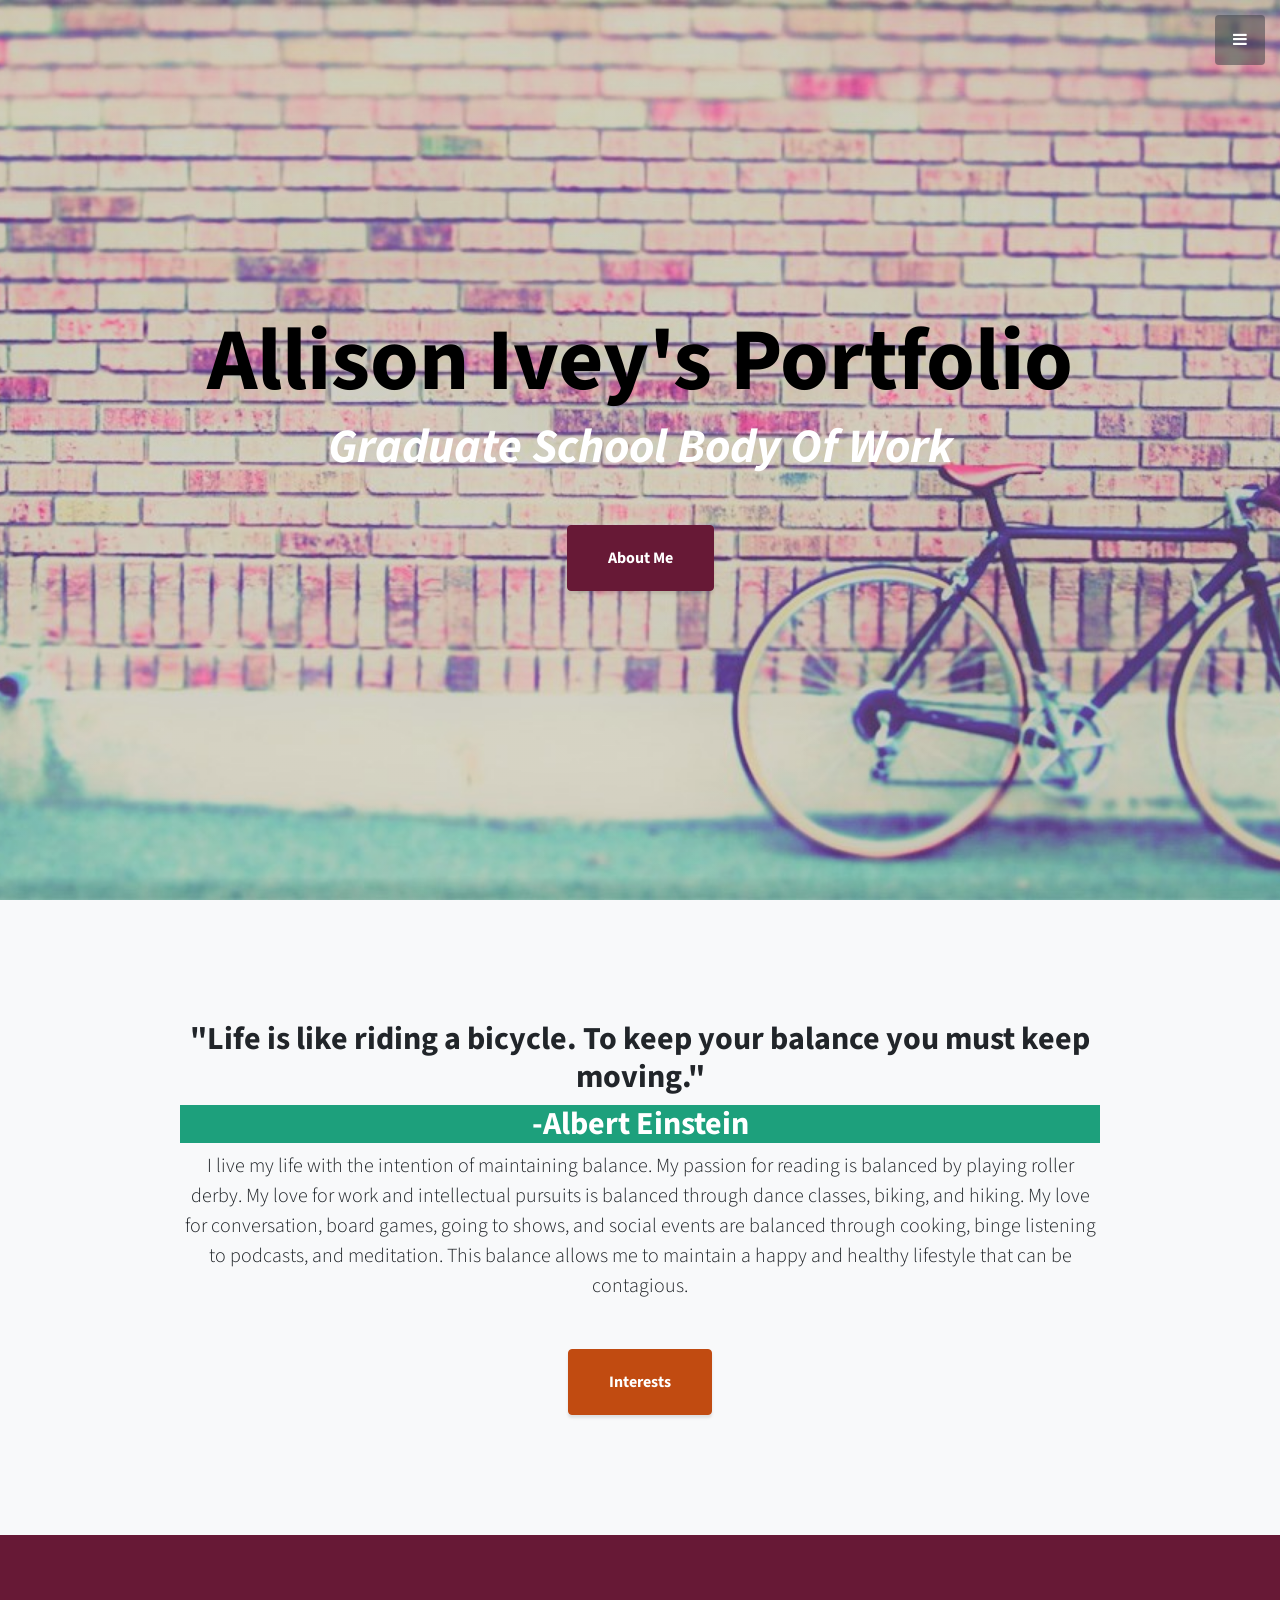
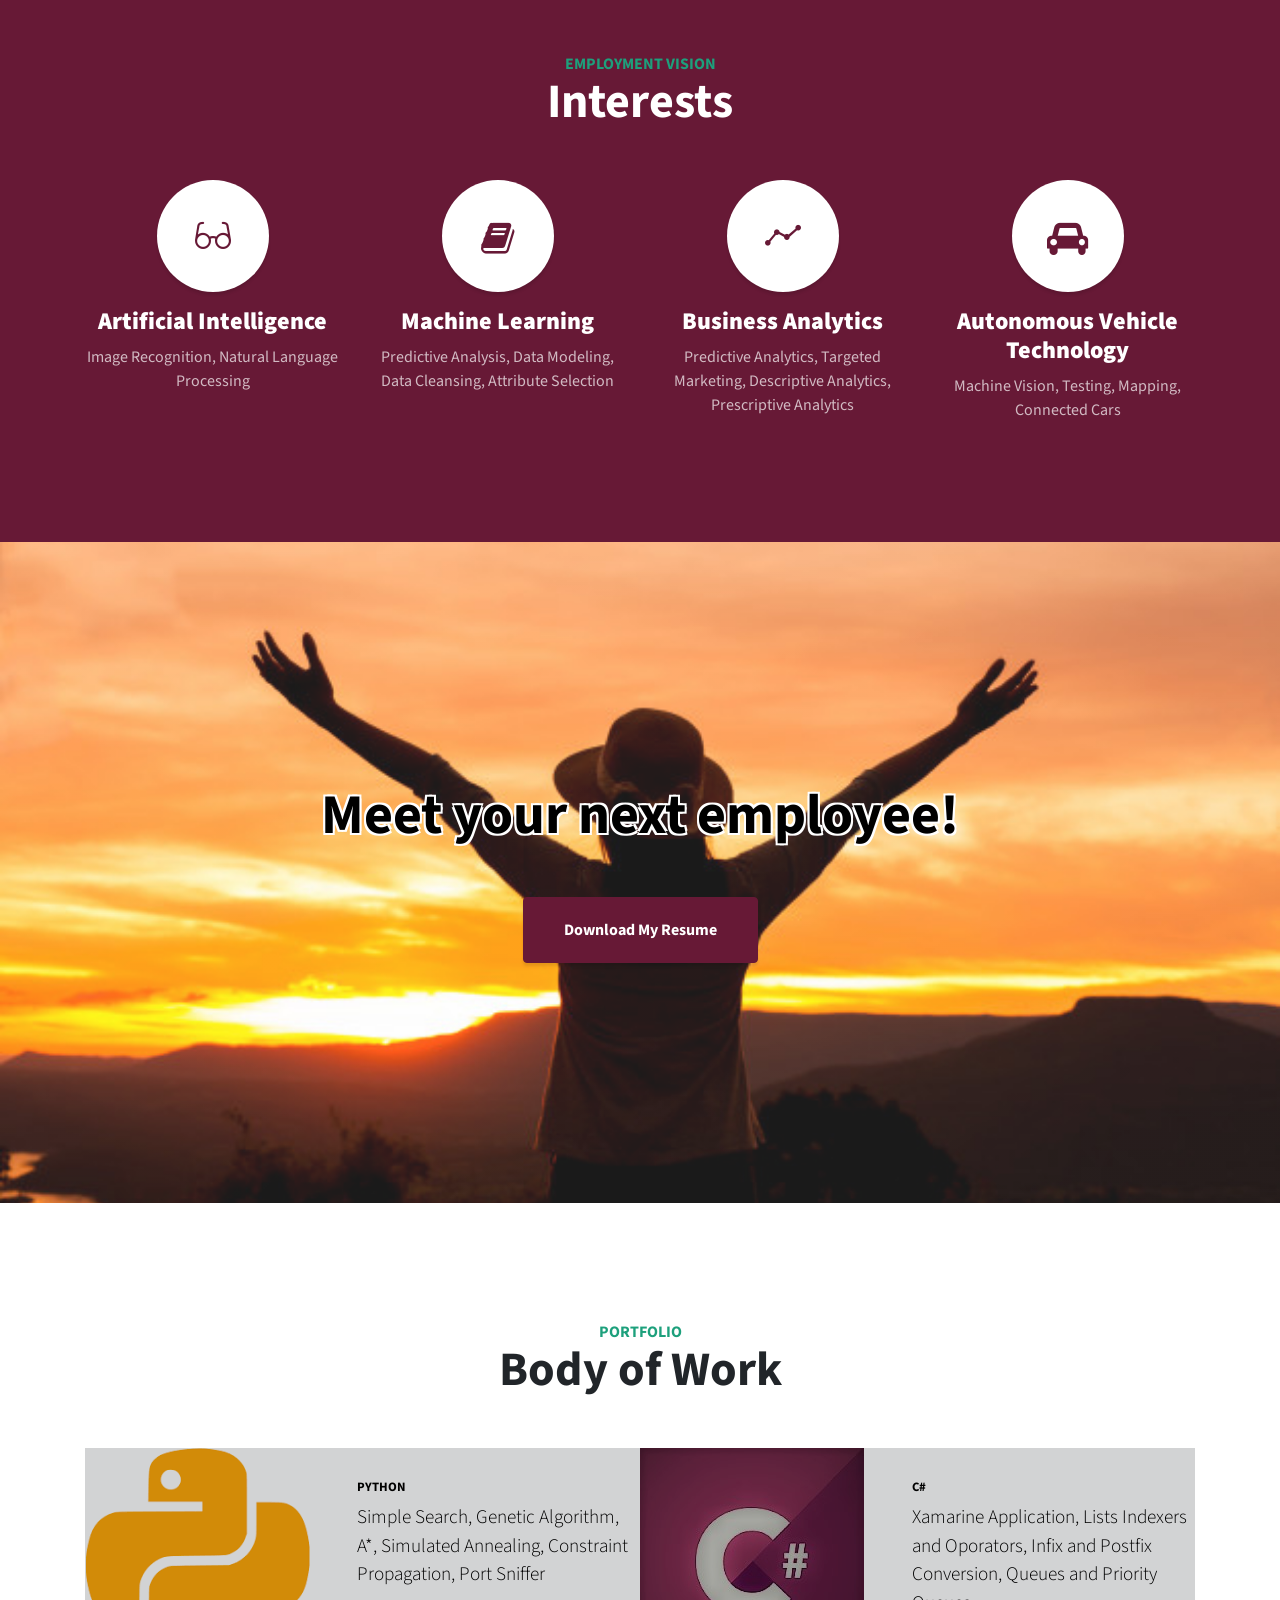
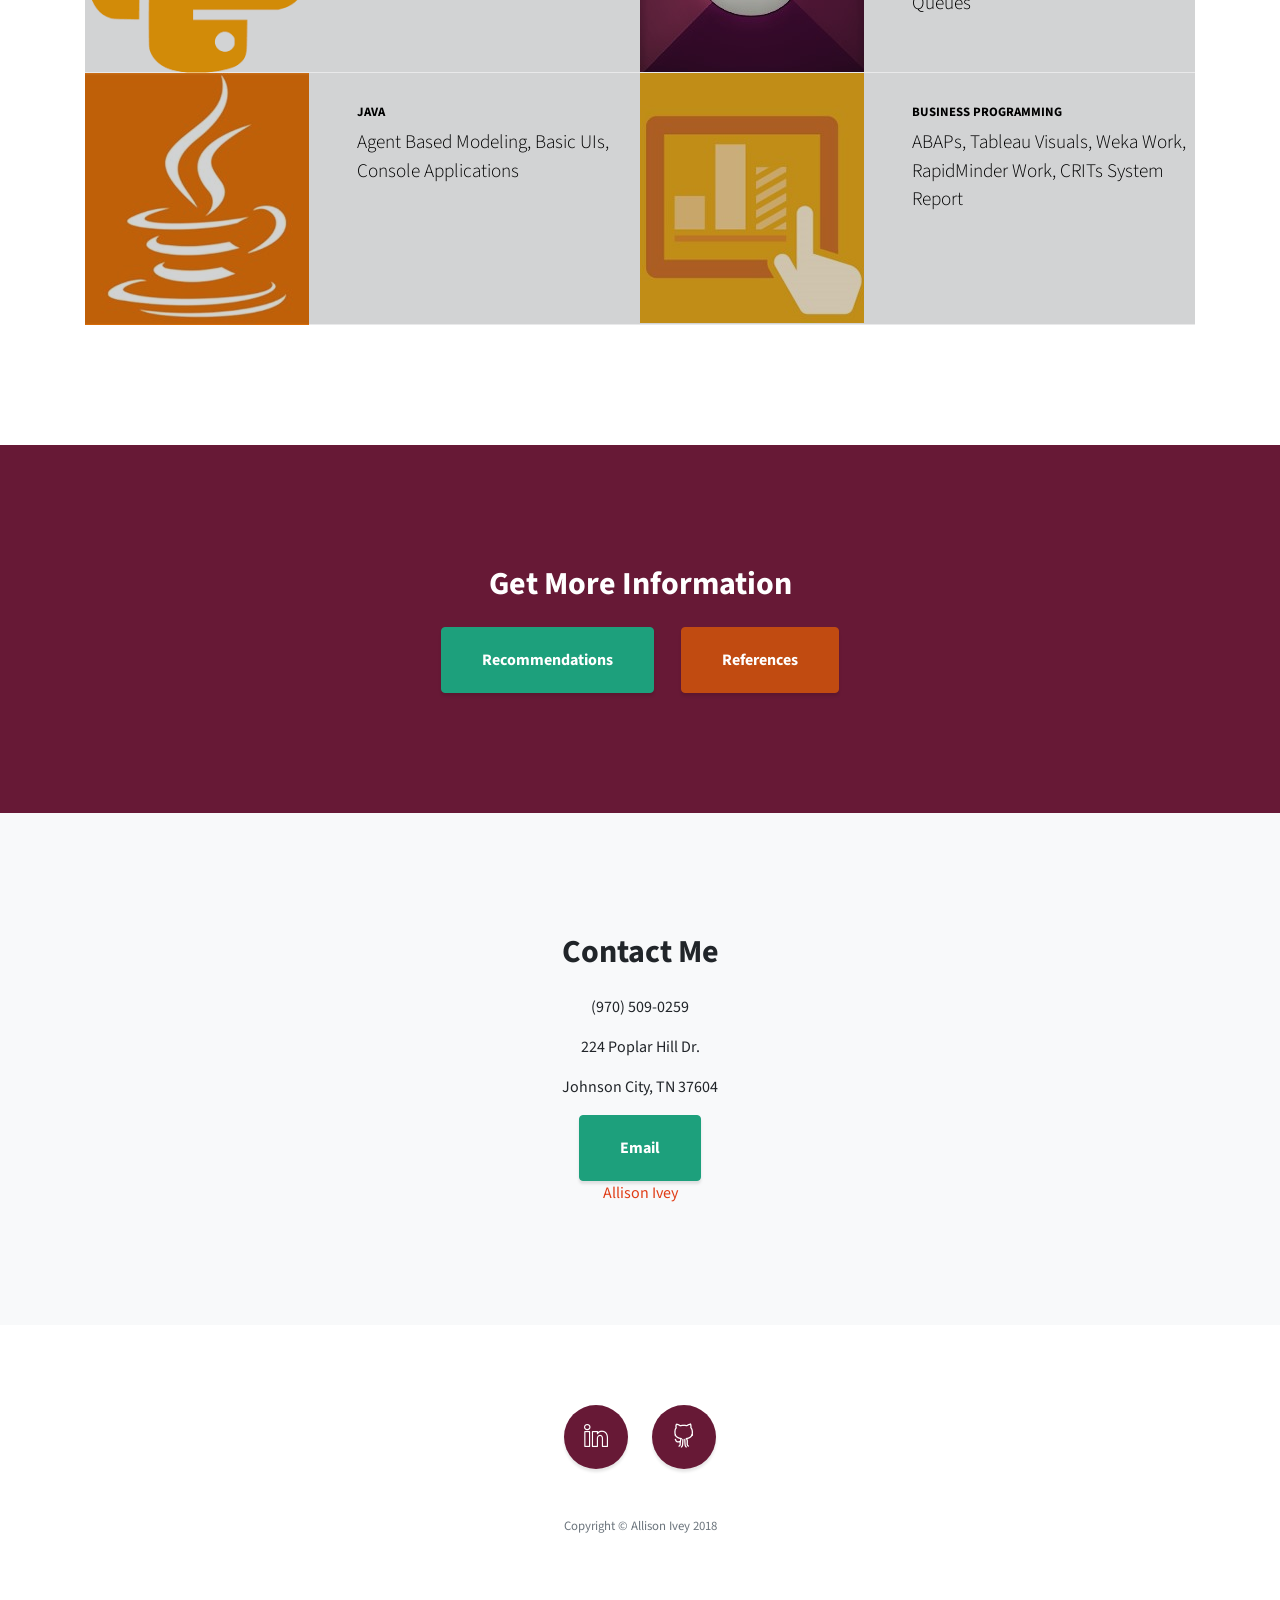
==== index.html @ b105dcb2 "favicon" ====
<!DOCTYPE html>
<html lang="en">

  <head>

    <meta charset="utf-8">
    <meta name="viewport" content="width=device-width, initial-scale=1, shrink-to-fit=no">
    <meta name="description" content="">
	<link rel="shortcut icon" type="image/png" href="img/favicon.jpg"/>

    <meta name="author" content="Allison Ivey">
    <title>Ivey Portfolio</title>
    <!-- Bootstrap Core CSS -->
    <link href="vendor/bootstrap/css/bootstrap.min.css" rel="stylesheet">

    <!-- Custom Fonts -->
    <link href="vendor/font-awesome/css/font-awesome.min.css" rel="stylesheet" type="text/css">
    <link href="https://fonts.googleapis.com/css?family=Source+Sans+Pro:300,400,700,300italic,400italic,700italic" rel="stylesheet" type="text/css">
    <link href="vendor/simple-line-icons/css/simple-line-icons.css" rel="stylesheet">
	
    <!-- Custom CSS -->
    <link href="css/stylish-portfolio.min.css" rel="stylesheet">
	
  </head>

  <body id="page-top">
    <!-- Navigation -->
    <a class="menu-toggle rounded" href="#">
      <i class="fa fa-bars"></i>
    </a>
    <nav id="sidebar-wrapper">
      <ul class="sidebar-nav">
        <li class="sidebar-brand">
          <a class="js-scroll-trigger" href="#page-top">Allison's Portfolio</a>
        </li>
        <li class="sidebar-nav-item">
          <a class="js-scroll-trigger" href="#page-top">Home</a>
        </li>
        <li class="sidebar-nav-item">
          <a class="js-scroll-trigger" href="#about">About</a>
        </li>
        <li class="sidebar-nav-item">
          <a class="js-scroll-trigger" href="#services">Interests</a>
        </li>
        <li class="sidebar-nav-item">
          <a class="js-scroll-trigger" href="#portfolio">Portfolio</a>
        </li>
        <li class="sidebar-nav-item">
          <a class="js-scroll-trigger" href="#contact">Contact</a>
        </li>
      </ul>
    </nav>

    <!-- Header -->
    <header class="masthead d-flex">
      <div class="container text-center my-auto">
        <h1  class="mb-1" style="color:#000;">Allison Ivey's Portfolio</h1>
        <h3 class="mb-5" style="color:#fff; font-size:3rem">
          <em>Graduate School Body Of Work</em>
        </h3>
        <a class="btn btn-primary btn-xl js-scroll-trigger" href="#about">About Me</a>
      </div>
      <div class="overlay"></div>
    </header>

    <!-- About -->
    <section class="content-section bg-light" id="about">
      <div class="container text-center">
        <div class="row">
          <div class="col-lg-10 mx-auto">
            <h2>"Life is like riding a bicycle.  To keep your balance you must keep moving."</h2> 
			<h2 style="background-color:#1DA07C; border-color:#1DA07C; color:#fff">-Albert Einstein</h2>
            <p class="lead mb-5">I live my life with the intention of maintaining balance.  
				My passion for reading is balanced by playing roller derby.  
				My love for work and intellectual pursuits is balanced through dance classes, 
				biking, and hiking.  My love for conversation, board games, going to shows, 
				and social events are balanced through cooking, binge listening to podcasts, 
				and meditation.  This balance allows me to maintain a happy and healthy lifestyle 
				that can be contagious.  
			</p>
            <a class="btn btn-dark btn-xl js-scroll-trigger" href="#services" style="background-color:#c14b11; border-color:#c14b11; color:#fff">Interests</a>
          </div>
        </div>
      </div>
    </section>

    <!-- Services -->
    <section class="content-section bg-primary text-white text-center" id="services">
      <div class="container">
        <div class="content-section-heading">
          <h3 class="text-secondary mb-0">Employment Vision</h3>
          <h2 class="mb-5">Interests</h2>
        </div>
        <div class="row">
          <div class="col-lg-3 col-md-6 mb-5 mb-lg-0">
            <span class="service-icon rounded-circle mx-auto mb-3">
              <i class="icon-eyeglass"></i>
            </span>
            <h4>
              <strong>Artificial Intelligence</strong>
            </h4>
            <p class="text-faded mb-0">Image Recognition, Natural Language Processing</p>
          </div>
          <div class="col-lg-3 col-md-6 mb-5 mb-lg-0">
            <span class="service-icon rounded-circle mx-auto mb-3">
              <i class="fa fa-book"></i>
            </span>
            <h4>
              <strong>Machine Learning</strong>
            </h4>
            <p class="text-faded mb-0">Predictive Analysis, Data Modeling, Data Cleansing, Attribute Selection</p>
          </div>
          <div class="col-lg-3 col-md-6 mb-5 mb-md-0">
            <span class="service-icon rounded-circle mx-auto mb-3">
              <i class="icon-graph"></i>
            </span>
            <h4>
              <strong>Business Analytics</strong>
            </h4>
            <p class="text-faded mb-0">
              Predictive Analytics, Targeted Marketing, Descriptive Analytics, Prescriptive Analytics</p>
          </div>
          <div class="col-lg-3 col-md-6">
            <span class="service-icon rounded-circle mx-auto mb-3">
              <i class="fa fa-car"></i>
            </span>
            <h4>
              <strong>Autonomous Vehicle Technology</strong>
            </h4>
            <p class="text-faded mb-0">Machine Vision, Testing, Mapping, Connected Cars</p>
          </div>
        </div>
      </div>
    </section>

    <!-- Callout -->
    <section class="callout">
      <div class="container text-center text-top">
        <h2 class="mx-auto mb-5" style="color:#000; text-shadow:-2px -2px 0 #fff, 2px -2px 0 #fff, -2px 2px 0 #fff, 2px 2px 0 #fff;">Meet your next employee!</h2>
        <a class="btn btn-primary btn-xl" href="Ivey_Allison_Resume.htm">Download My Resume</a>
      </div>
    </section>

    <!-- Portfolio -->
    <section class="content-section" id="portfolio">
      <div class="container">
        <div class="content-section-heading text-center">
          <h3 class="text-secondary mb-0">Portfolio</h3>
          <h2 class="mb-5">Body of Work</h2>
        </div>
        <div class="row no-gutters">
          <div class="col-lg-6">
            <a class="portfolio-item" href="PythonProjects">
              <span class="caption">
                <span class="caption-content">
                  <h2>Python</h2>
                  <p class="mb-0">Simple Search, Genetic Algorithm, A*, Simulated Annealing, Constraint Propagation, Port Sniffer </p>
                </span>
              </span>
              <img class="img-fluid" src="img/portfolio-1.jpg" alt="">
            </a>
          </div>
          <div class="col-lg-6">
            <a class="portfolio-item" href="cSharpProjects">
              <span class="caption">
                <span class="caption-content">
                  <h2>C#</h2>
                  <p class="mb-0">Xamarine Application, Lists Indexers and Oporators, Infix and Postfix Conversion, Queues and Priority Queues</p>
                </span>
              </span>
              <img class="img-fluid" src="img/portfolio-2.jpg" alt="">
            </a>
          </div>
          <div class="col-lg-6">
            <a class="portfolio-item" href="JavaProjects">
              <span class="caption">
                <span class="caption-content">
                  <h2>Java</h2>
                  <p class="mb-0">Agent Based Modeling, Basic UIs, Console Applications</p>
                </span>
              </span>
              <img class="img-fluid" src="img/portfolio-3.jpg" alt="">
            </a>
          </div>
          <div class="col-lg-6">
            <a class="portfolio-item" href="BusinessProgramming">
              <span class="caption">
                <span class="caption-content">
                  <h2>Business Programming</h2>
                  <p class="mb-0">ABAPs, Tableau Visuals, Weka Work, RapidMinder Work, CRITs System Report</p>
                </span>
              </span>
              <img class="img-fluid" src="img/portfolio-4.jpg" alt="">
            </a>
          </div>
        </div>
      </div>
    </section>

    <!-- Call to Action -->
    <section class="content-section bg-primary text-white" >
      <div class="container text-center" >
        <h2 class="mb-4">Get More Information</h2>
        <a href="LetterOfRecs.html" class="btn btn-xl btn-light mr-4" style="background-color:#1DA07C; border-color:#1DA07C; color:#fff">Recommendations</a>
        <a href="IveyAllison_References.htm" class="btn btn-xl btn-dark" style="background-color:#c14b11; border-color:#c14b11; color:#fff">References</a>
      </div>
    </section>

    <!-- Map -->
     <section class="content-section bg-light" id="contact">
      <div class="container text-center">
        <h2 class="mb-4">Contact Me</h2>
		<p>(970) 509-0259</p>
		<p>224 Poplar Hill Dr.</p>
		<p>Johnson City, TN 37604</p>
        <a href="mailto:iveyas@etsu.edu?subject=We want you!" class="btn btn-xl btn-dark" style="background-color:#1DA07C; border-color:#1DA07C; color:#fff">Email</a>
		<div class="LI-profile-badge"  data-version="v1" data-size="medium" data-locale="en_US" data-type="vertical" data-theme="light" data-vanity="allison-ivey"><a class="LI-simple-link" href='https://www.linkedin.com/in/allison-ivey?trk=profile-badge'>Allison Ivey</a></div>
	  </div>

	
	</section>
	<!-- Footer -->
    <footer class="footer text-center">
      <div class="container">
        <ul class="list-inline mb-5">
          <li class="list-inline-item">
            <a class="social-link rounded-circle text-white mr-3" href="https://www.linkedin.com/in/allison-ivey">
              <i class="icon-social-linkedin"></i>
            </a>
          <li class="list-inline-item">
            <a class="social-link rounded-circle text-white" href="https://iveyas.github.io/">
              <i class="icon-social-github"></i>
            </a>
          </li>
        </ul>
        <p class="text-muted small mb-0">Copyright &copy; Allison Ivey 2018</p>
      </div>
    </footer>


    <!-- Scroll to Top Button-->
    <a class="scroll-to-top rounded js-scroll-trigger" href="#page-top">
      <i class="fa fa-angle-up"></i>
    </a>

    <!-- Bootstrap core JavaScript -->
    <script src="vendor/jquery/jquery.min.js"></script>
    <script src="vendor/bootstrap/js/bootstrap.bundle.min.js"></script>
	<script type="text/javascript" src="https://platform.linkedin.com/badges/js/profile.js" async defer></script>	

    <!-- Plugin JavaScript -->
    <script src="vendor/jquery-easing/jquery.easing.min.js"></script>

    <!-- Custom scripts for this template -->
    <script src="js/stylish-portfolio.min.js"></script>

  </body>

</html>
---- css/stylish-portfolio.min.css ----
body,html{width:100%;height:100%}body{font-family:'Source Sans Pro'}.btn-xl{padding:1.25rem 2.5rem}.content-section{padding-top:7.5rem;padding-bottom:7.5rem}.content-section-heading h2{font-size:3rem}.content-section-heading h3{font-size:1rem;text-transform:uppercase}h1,h2,h3,h4,h5,h6{font-weight:700}.text-faded{color:rgba(255,255,255,.7)}.map{height:30rem}@media (max-width:992px){.map{height:75%}}.map iframe{pointer-events:none}.scroll-to-top{position:fixed;right:15px;bottom:15px;display:none;width:50px;height:50px;text-align:center;color:#1DA07C;background:rgba(52,58,64,.5);line-height:45px}.scroll-to-top:focus,.scroll-to-top:hover{color:#1DA07C}.scroll-to-top:hover{background:#671936}.scroll-to-top i{font-weight:800}.masthead{min-height:30rem;position:relative;display:table;width:100%;height:auto;padding-top:8rem;padding-bottom:8rem;background:linear-gradient(90deg,rgba(255,255,255,.1) 0,rgba(255,255,255,.1) 100%),url(../img/background.jpg);background-position:center center;background-repeat:no-repeat;background-size:cover}.masthead h1{font-size:4rem;margin:0;padding:0}@media (min-width:992px){.masthead{height:100vh}.masthead h1{font-size:5.5rem}}#sidebar-wrapper{position:fixed;z-index:2;right:0;width:250px;height:100%;-webkit-transition:all .4s ease 0s;-moz-transition:all .4s ease 0s;-ms-transition:all .4s ease 0s;-o-transition:all .4s ease 0s;transition:all .4s ease 0s;transform:translateX(250px);background:#671936;border-left:1px solid rgba(255,255,255,.1)}.sidebar-nav{position:absolute;top:0;width:250px;margin:0;padding:0;list-style:none}.sidebar-nav li.sidebar-nav-item a{display:block;text-decoration:none;color:#fff;padding:15px}.sidebar-nav li a:hover{text-decoration:none;color:#fff;background:rgba(255,255,255,.2)}.sidebar-nav li a:active,.sidebar-nav li a:focus{text-decoration:none}.sidebar-nav>.sidebar-brand{font-size:1.2rem;background:rgba(52,58,64,.1);height:80px;line-height:50px;padding-top:15px;padding-bottom:15px;padding-left:15px}.sidebar-nav>.sidebar-brand a{color:#fff}.sidebar-nav>.sidebar-brand a:hover{color:#fff;background:0 0}#sidebar-wrapper.active{right:250px;width:250px;-webkit-transition:all .4s ease 0s;-moz-transition:all .4s ease 0s;-ms-transition:all .4s ease 0s;-o-transition:all .4s ease 0s;transition:all .4s ease 0s}.menu-toggle{position:fixed;right:15px;top:15px;width:50px;height:50px;text-align:center;color:#fff;background:rgba(52,58,64,.5);line-height:50px;z-index:999}.menu-toggle:focus,.menu-toggle:hover{color:#fff}.menu-toggle:hover{background:#671936}.service-icon{background-color:#fff;color:#671936;height:7rem;width:7rem;display:block;line-height:7.5rem;font-size:2.25rem;box-shadow:0 3px 3px 0 rgba(0,0,0,.1)}.callout{padding:15rem 0;background:linear-gradient(90deg,rgba(255,255,255,.1) 0,rgba(255,255,255,.1) 100%),url(../img/bg-callout.jpg);background-position:center center;background-repeat:no-repeat;background-size:cover}.callout h2{font-size:3.5rem;font-weight:700;display:block;max-width:50rem}.portfolio-item{desplay:background position:relative;overflow:hidden;max-width:0;margin:auto auto 1rem}.portfolio-item .caption{display:flex;height:100%;width:100%;background-color:rgba(33,37,41,.2);position:absolute;top:0;bottom:0;z-index:1}.portfolio-item .caption .caption-content{color:#000;margin: 2rem 2rem}.portfolio-item .caption .caption-content h2{font-size:.8rem;text-transform:uppercase}.portfolio-item .caption .caption-content p{font-weight:300;font-size:1.2rem}@media (min-width:50px){.portfolio-item{max-width:none;margin:0}.portfolio-item .caption{-webkit-transition:-webkit-clip-path .25s ease-out;-webkit-clip-path:inset(0);clip-path:inset(0)}.portfolio-item .caption .caption-content{transition:opacity .25s;margin-left:17rem;margin-right:0rem;margin-bottom:2rem}.portfolio-item img{-webkit-transition:-webkit-clip-path .25s ease-out;-webkit-clip-path:inset(-1px);clip-path:inset(-1px)}.portfolio-item:hover img{-webkit-clip-path:inset(2rem);clip-path:inset(2rem)}.portfolio-item:hover .caption{background-color:rgba(29,128,159,.9);-webkit-clip-path:inset(2rem);clip-path:inset(2rem)}}footer.footer{padding-top:5rem;padding-bottom:5rem}footer.footer .social-link{display:block;height:4rem;width:4rem;line-height:4.3rem;font-size:1.5rem;background-color:#671936;transition:background-color .15s ease-in-out;box-shadow:0 3px 3px 0 rgba(0,0,0,.1)}footer.footer .social-link:hover{background-color:#1DA07C;text-decoration:none}a{color:#E03D16}a:active,a:focus,a:hover{color:#1DA07C}.btn-primary{background-color:#671936!important;border-color:#671936!important;color:#fff!important}.btn-primary:active,.btn-primary:focus,.btn-primary:hover{background-color:#1DA07C!important;border-color:#1DA07C!important}.btn-secondary{background-color:#671936!important;border-color:#671936!important;color:#fff!important}.btn-secondary:active,.btn-secondary:focus,.btn-secondary:hover{background-color:#ba9106!important;border-color:#ba9106!important}.btn-dark{color:#D!important}.btn{box-shadow:0 3px 3px 0 rgba(0,0,0,.1);font-weight:700}.bg-primary{background-color:#671936!important}.text-primary{color:#671936!important}.text-secondary{color:#1DA07C!important}
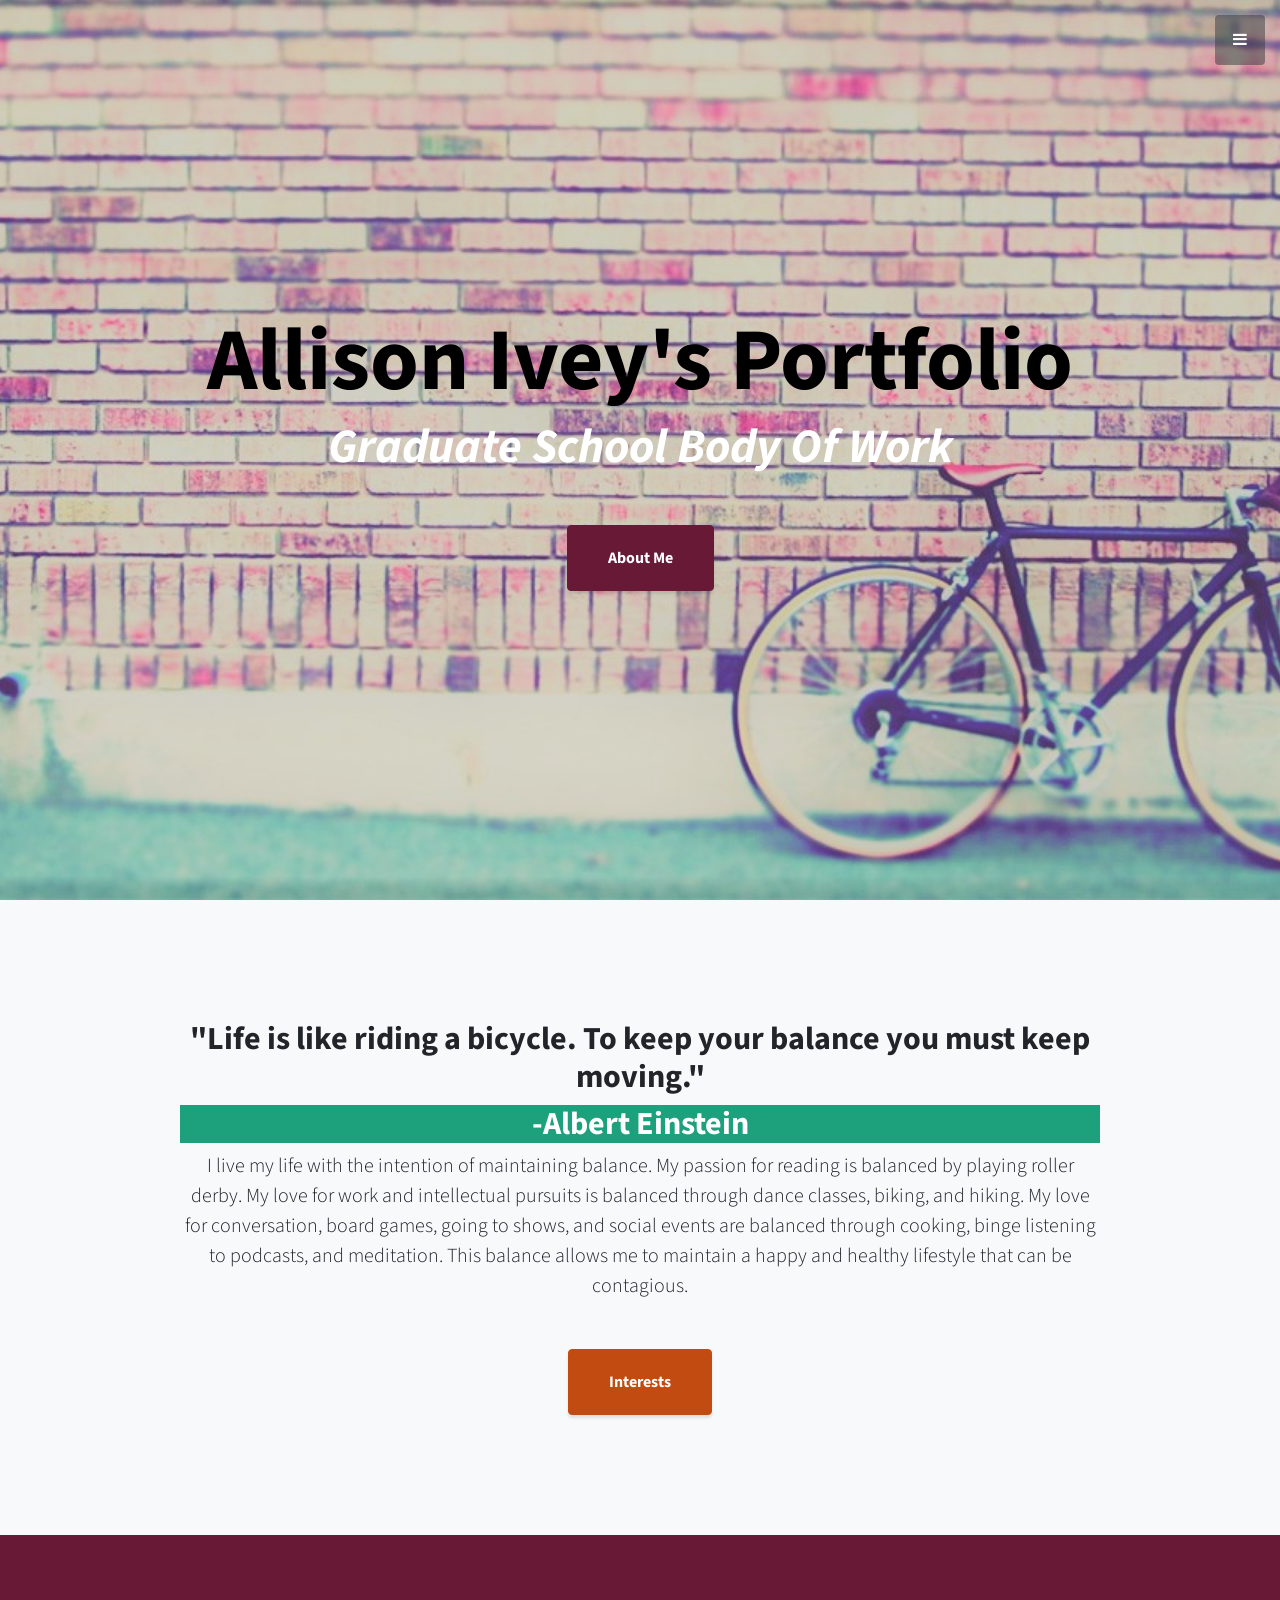
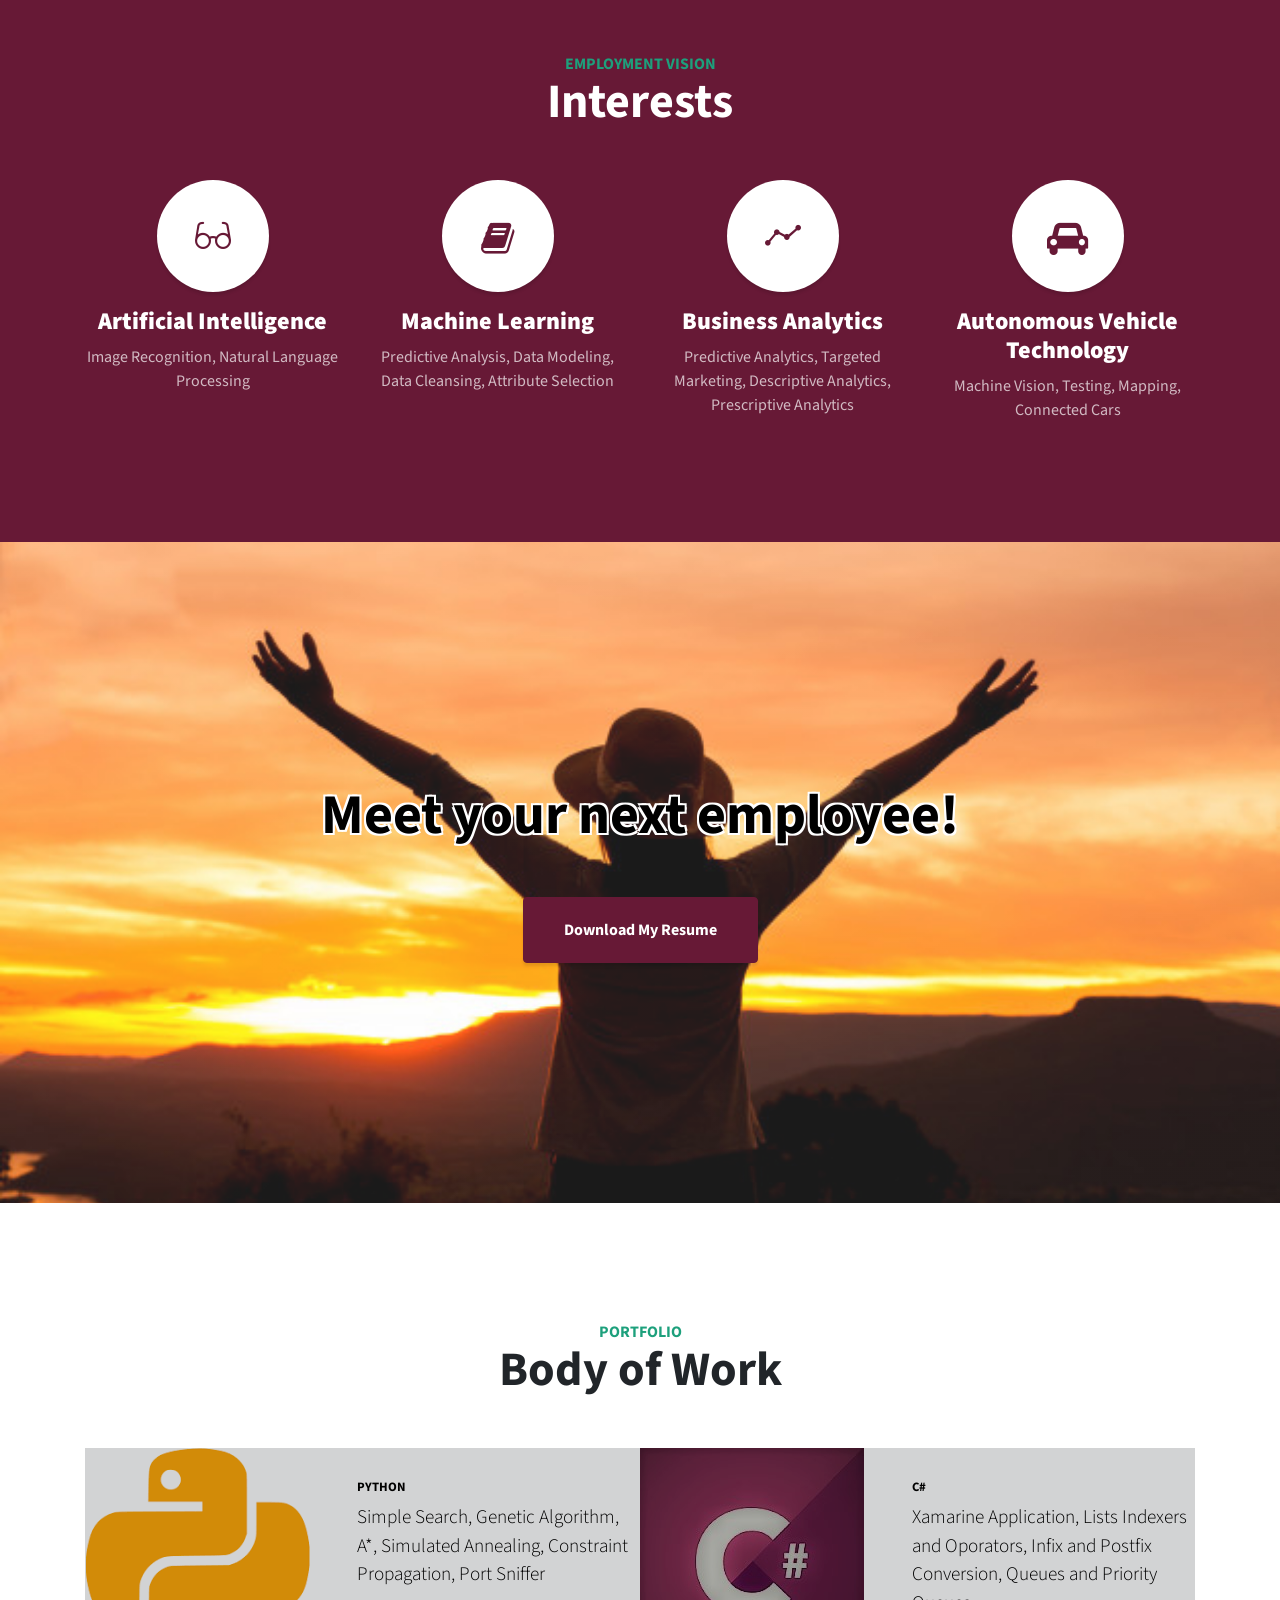
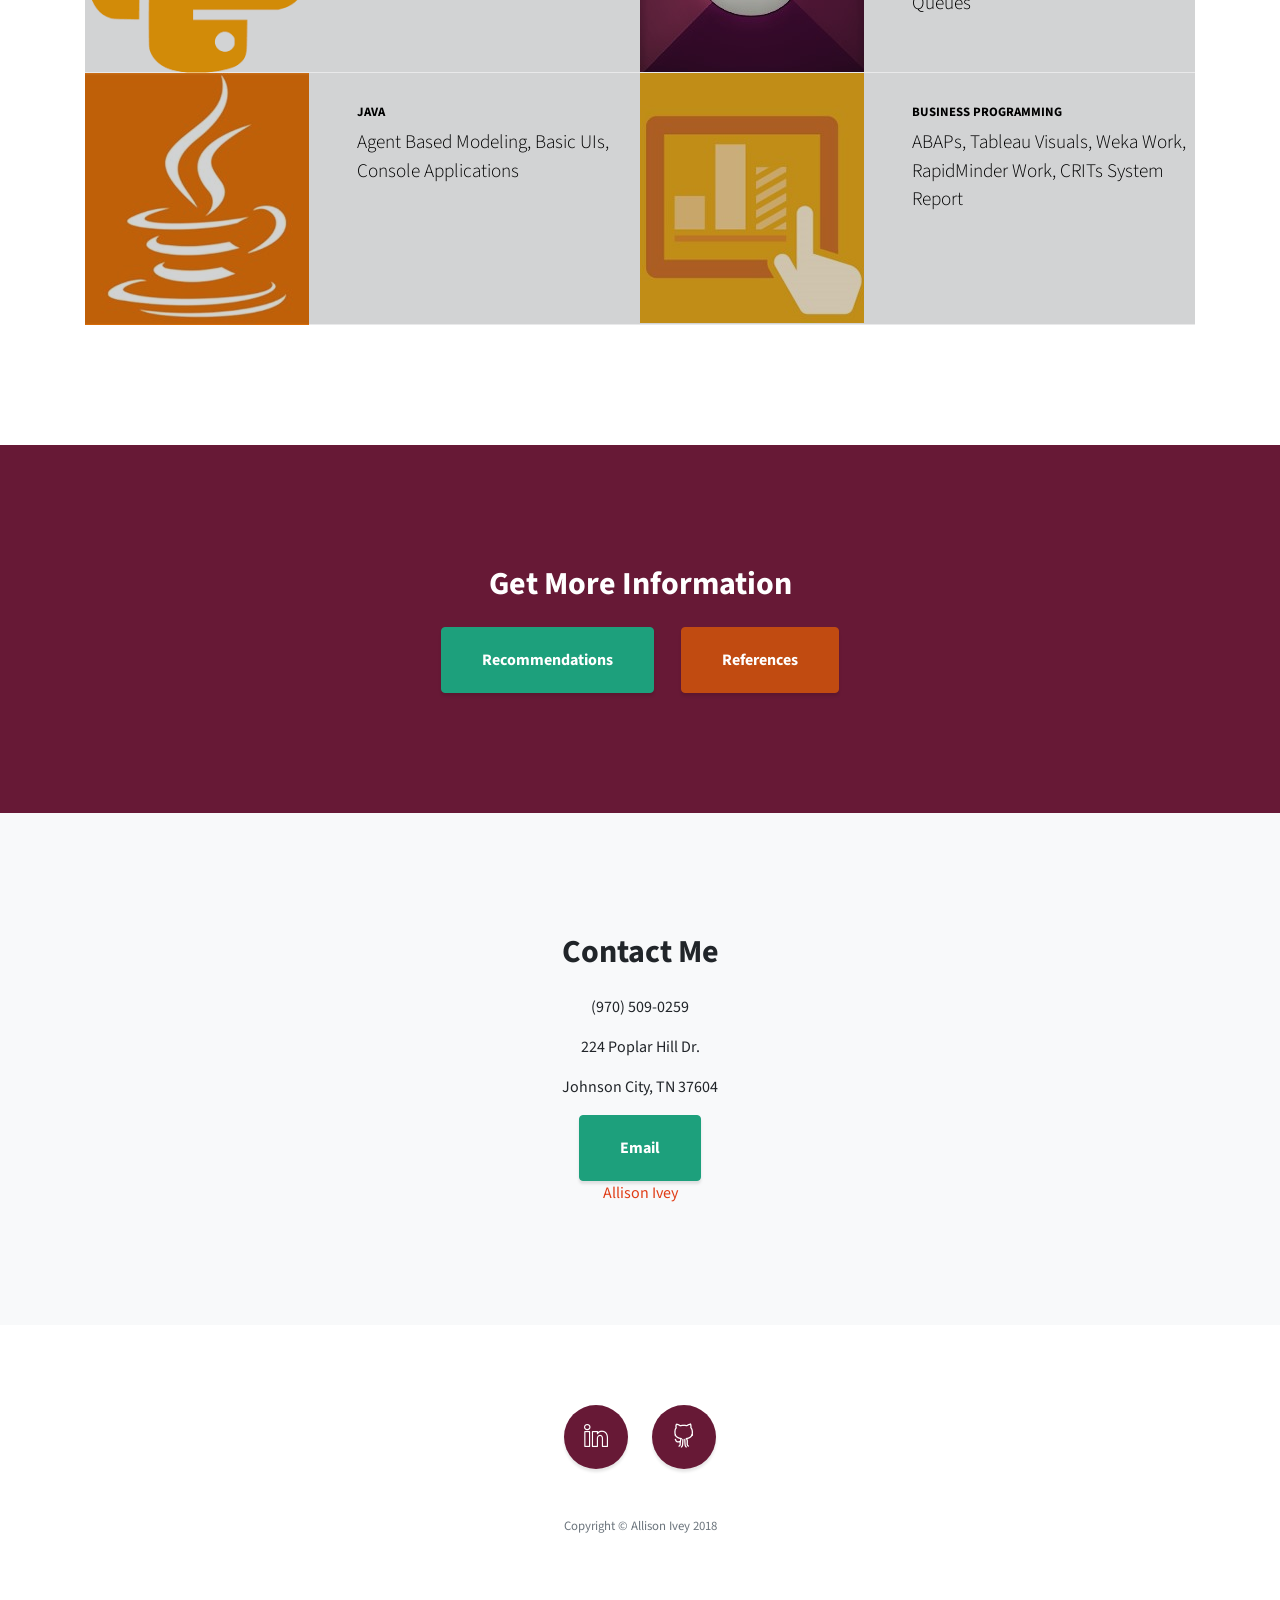
==== commit 15dd3c8e: "Revert "Revert "Added All My Past Work"" This reverts commit 6f7527286cba172f951ebc13325cf1fb0b9cba6" ====
(no text change in the page or its own stylesheets)
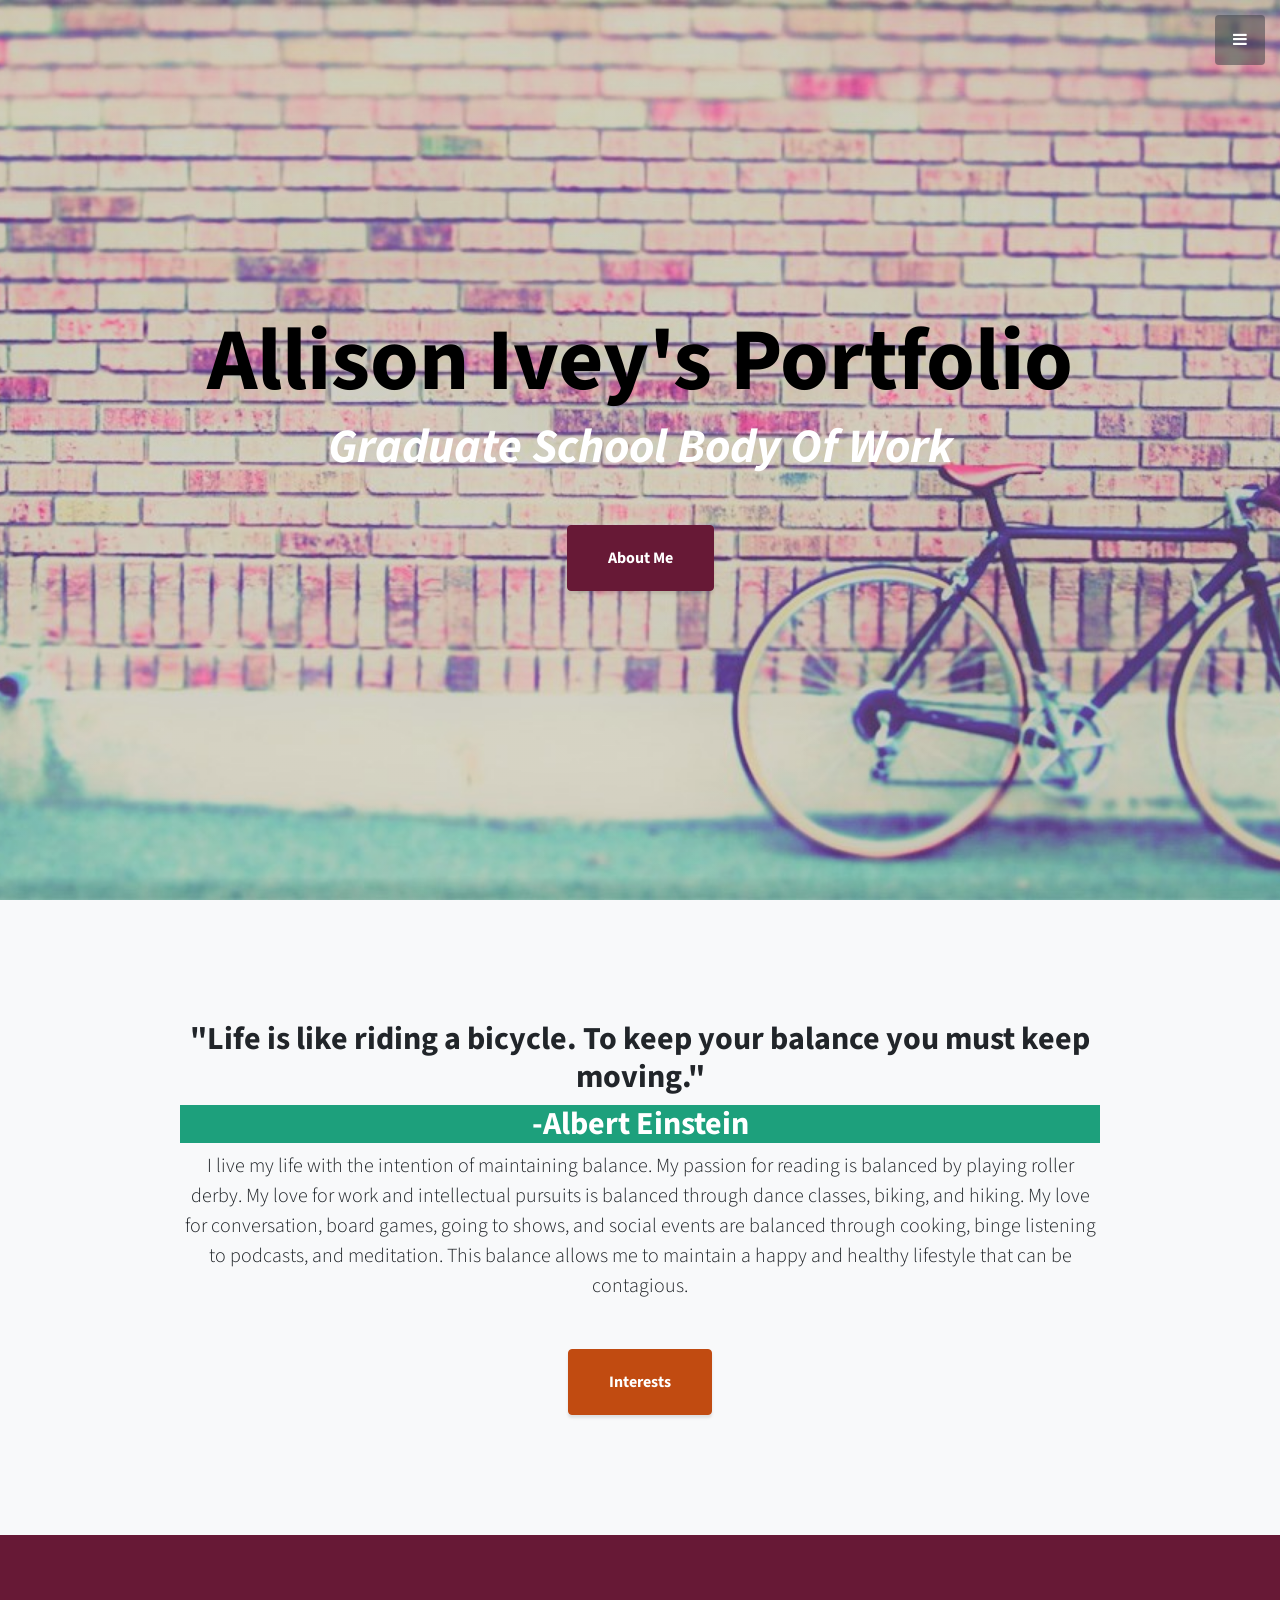
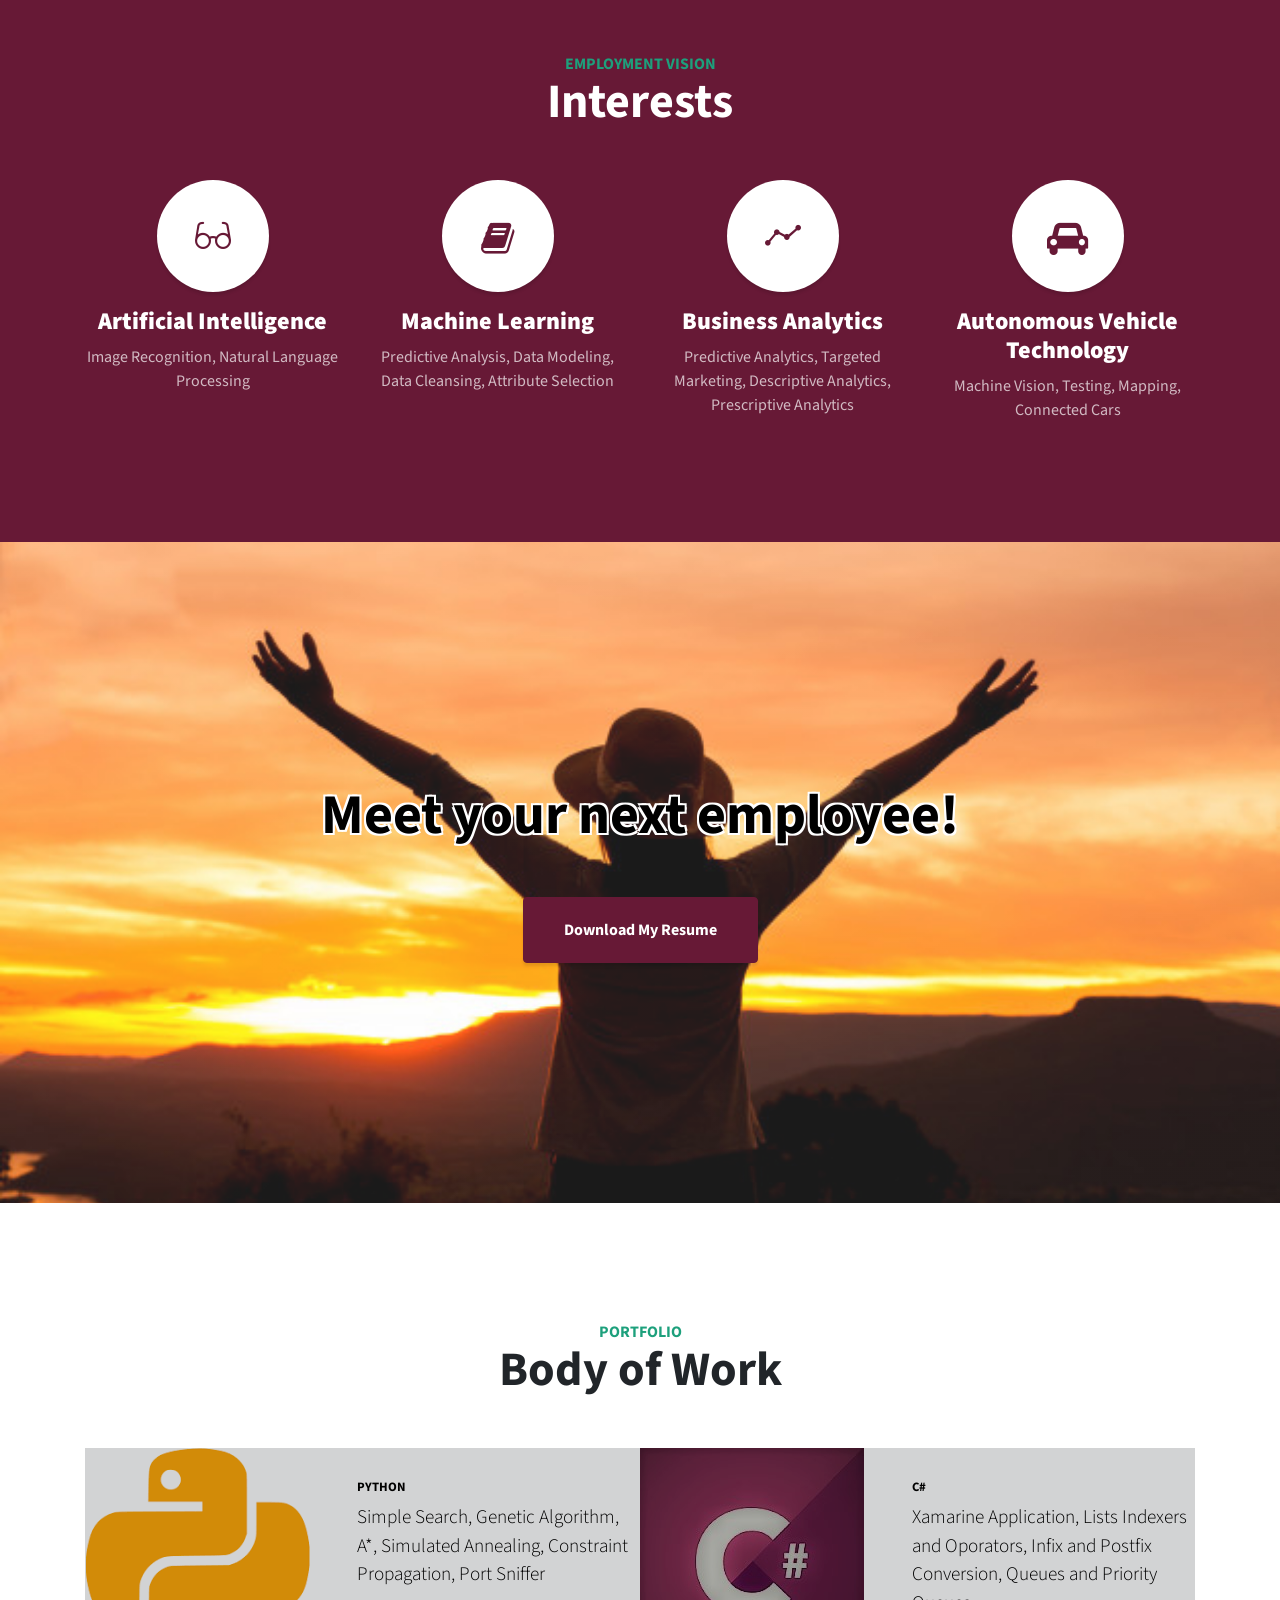
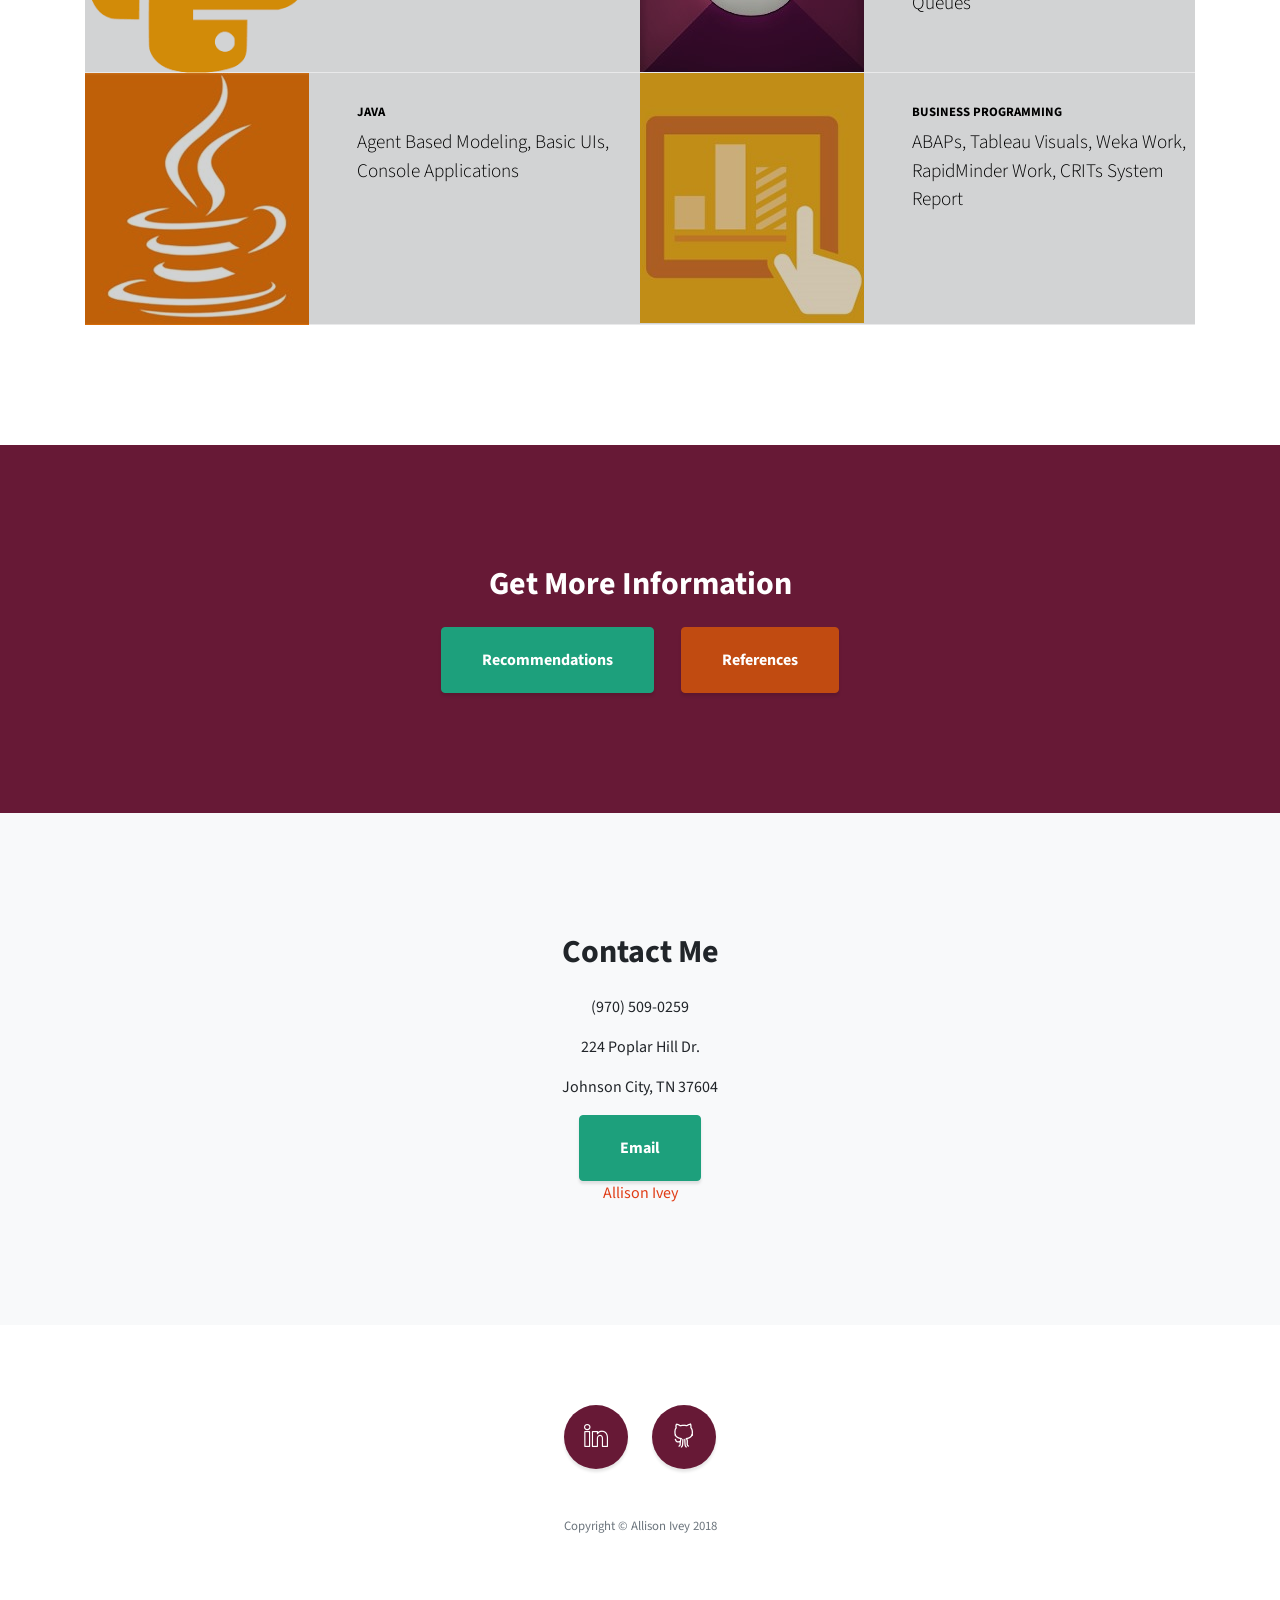
==== commit 62b7194d: "Added L:inks To Repo" ====
--- a/index.html
+++ b/index.html
@@ -150,7 +150,7 @@
         </div>
         <div class="row no-gutters">
           <div class="col-lg-6">
-            <a class="portfolio-item" href="PythonProjects">
+            <a class="portfolio-item" href="https://github.com/iveyas/iveyas.github.io/tree/master/PythonProjects">
               <span class="caption">
                 <span class="caption-content">
                   <h2>Python</h2>
@@ -161,7 +161,7 @@
             </a>
           </div>
           <div class="col-lg-6">
-            <a class="portfolio-item" href="cSharpProjects">
+            <a class="portfolio-item" href="https://github.com/iveyas/iveyas.github.io/tree/master/cSharpProjects">
               <span class="caption">
                 <span class="caption-content">
                   <h2>C#</h2>
@@ -172,7 +172,7 @@
             </a>
           </div>
           <div class="col-lg-6">
-            <a class="portfolio-item" href="JavaProjects">
+            <a class="portfolio-item" href="https://github.com/iveyas/iveyas.github.io/tree/master/JavaProjects">
               <span class="caption">
                 <span class="caption-content">
                   <h2>Java</h2>
@@ -183,7 +183,7 @@
             </a>
           </div>
           <div class="col-lg-6">
-            <a class="portfolio-item" href="BusinessProgramming">
+            <a class="portfolio-item" href="https://github.com/iveyas/iveyas.github.io/tree/master/BusinessProgramming">
               <span class="caption">
                 <span class="caption-content">
                   <h2>Business Programming</h2>
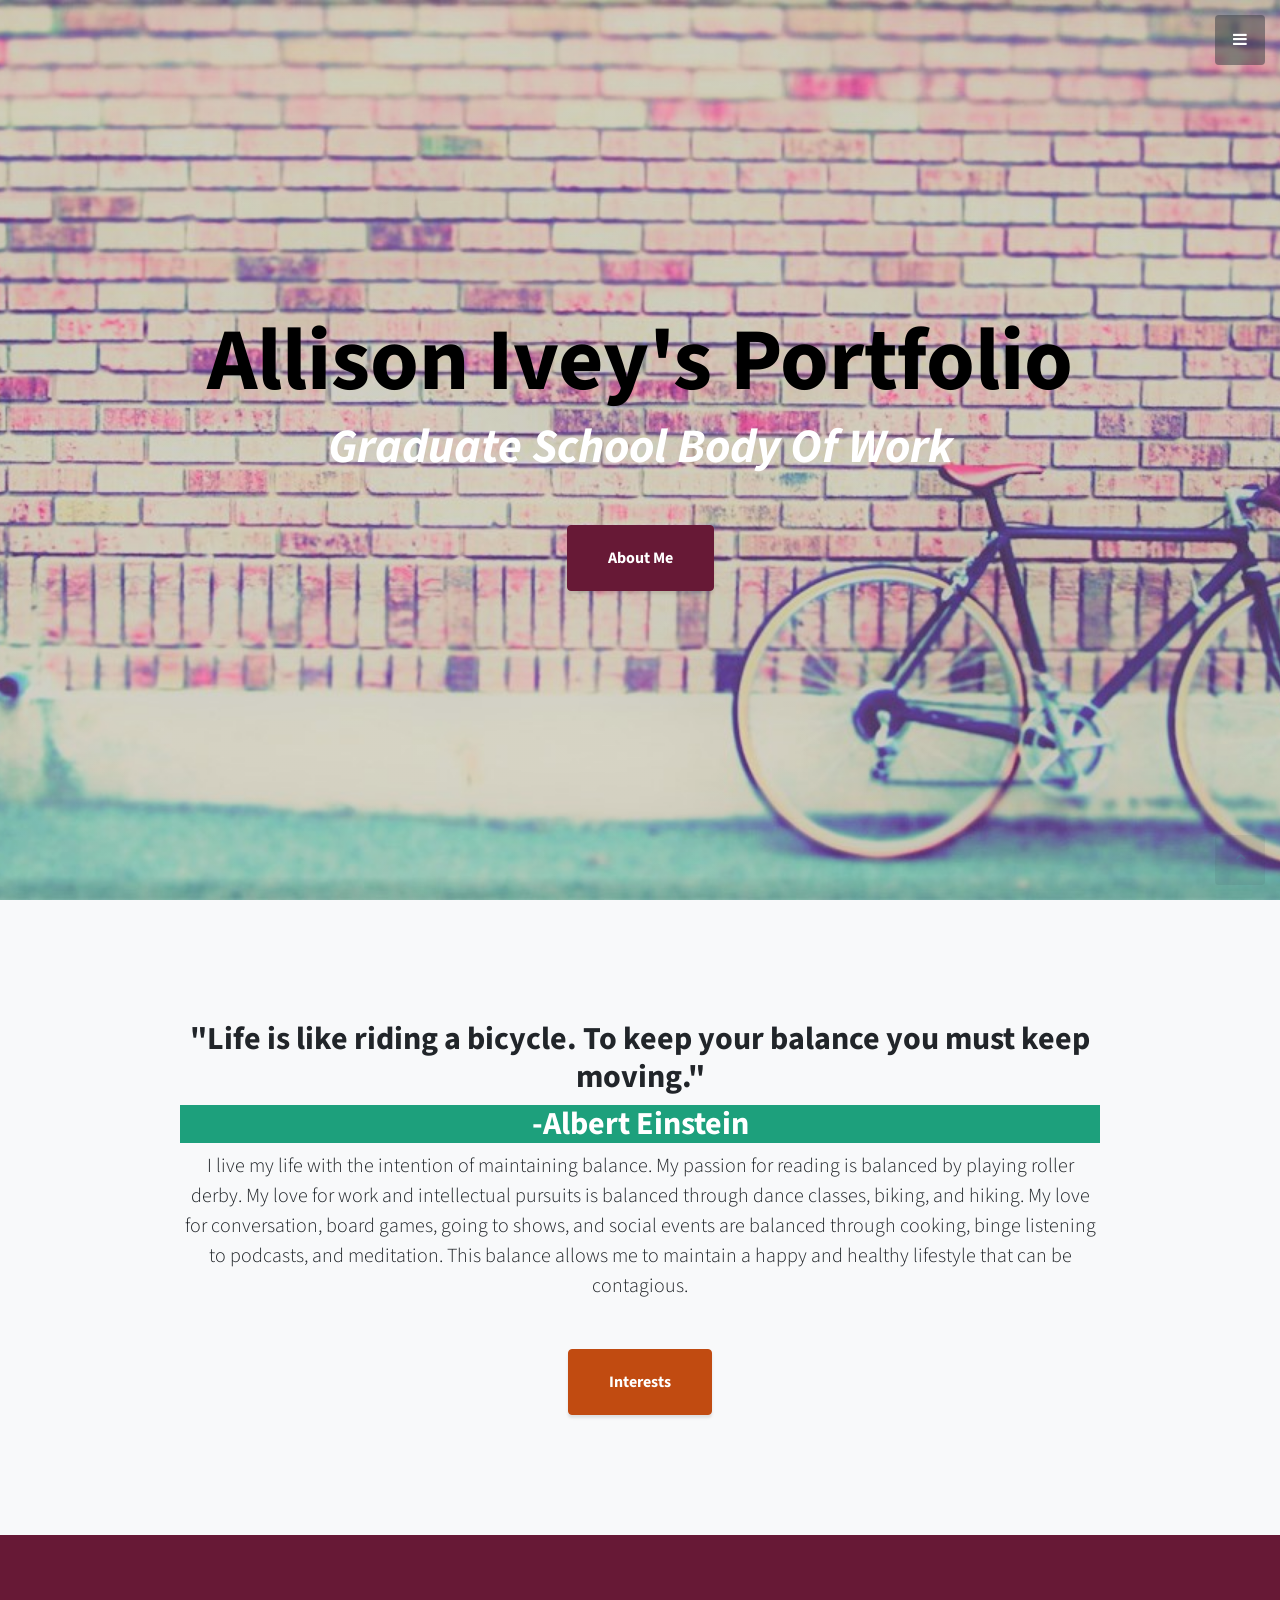
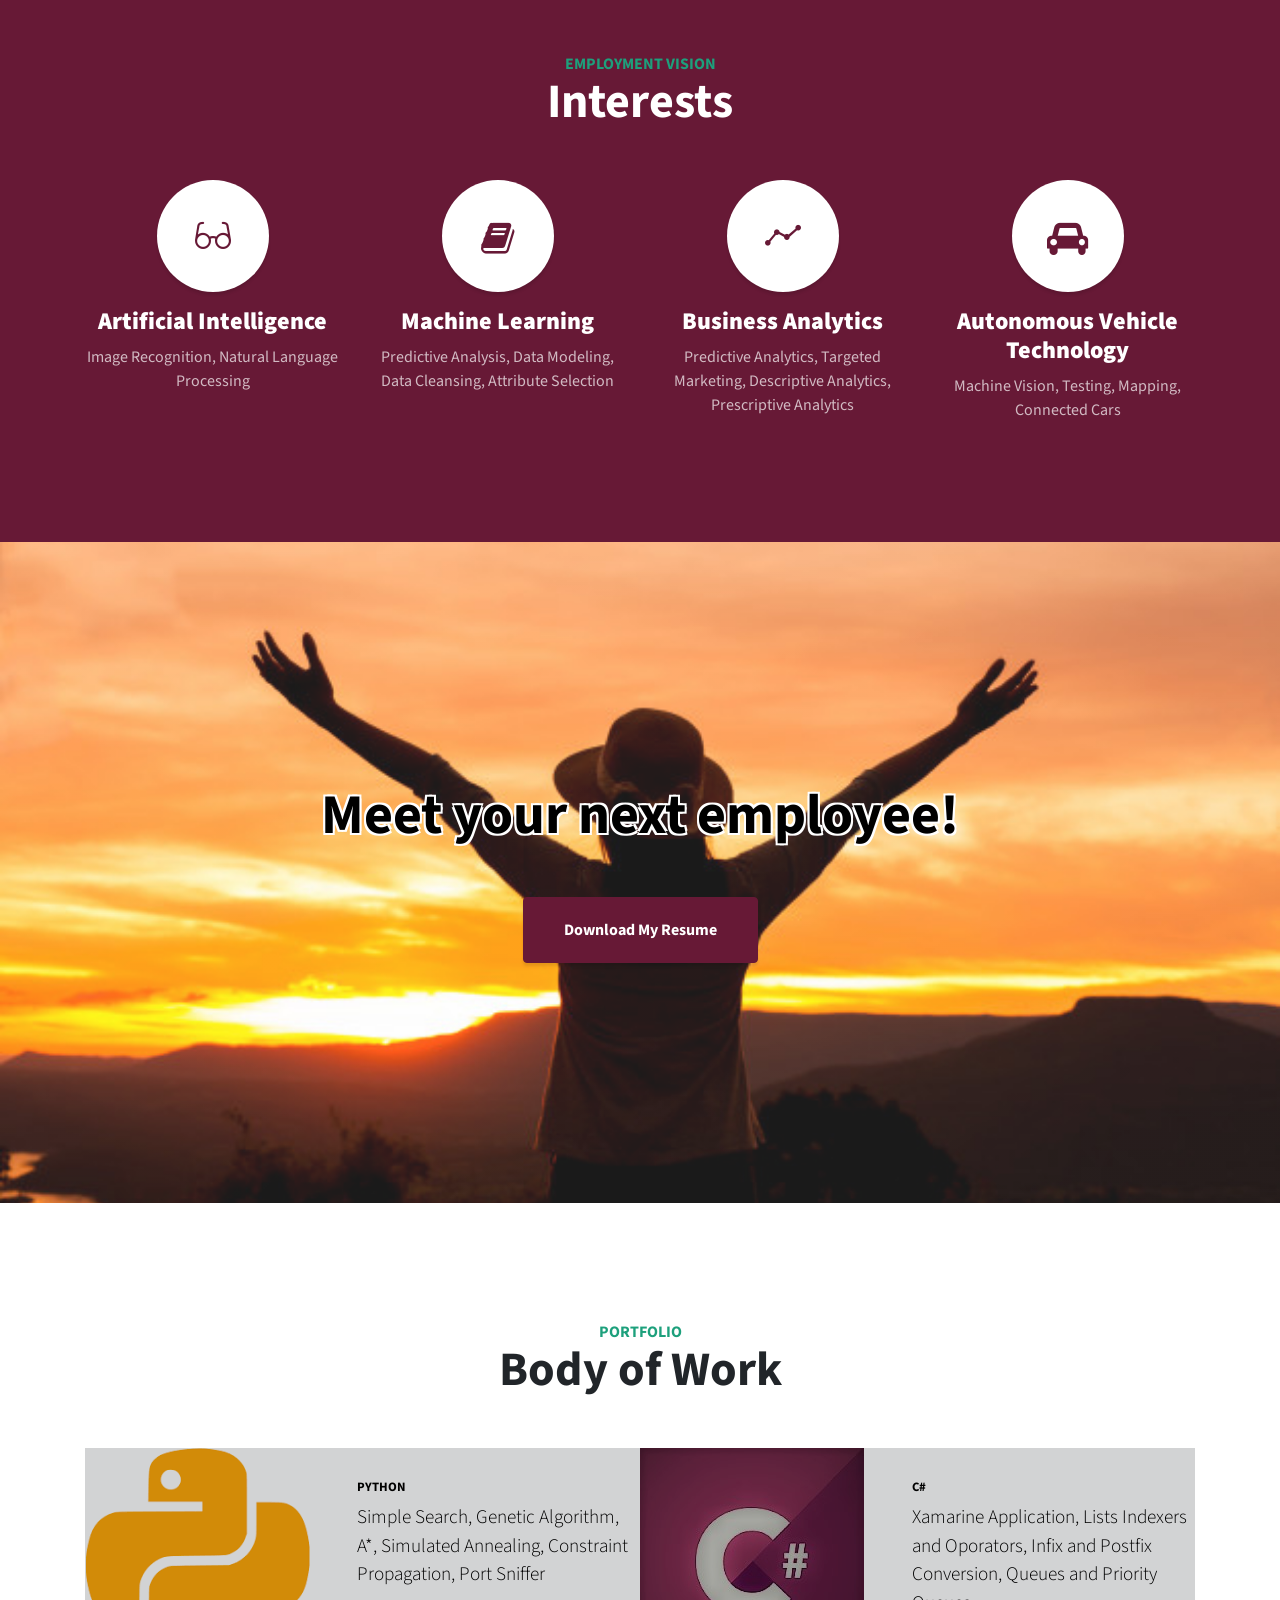
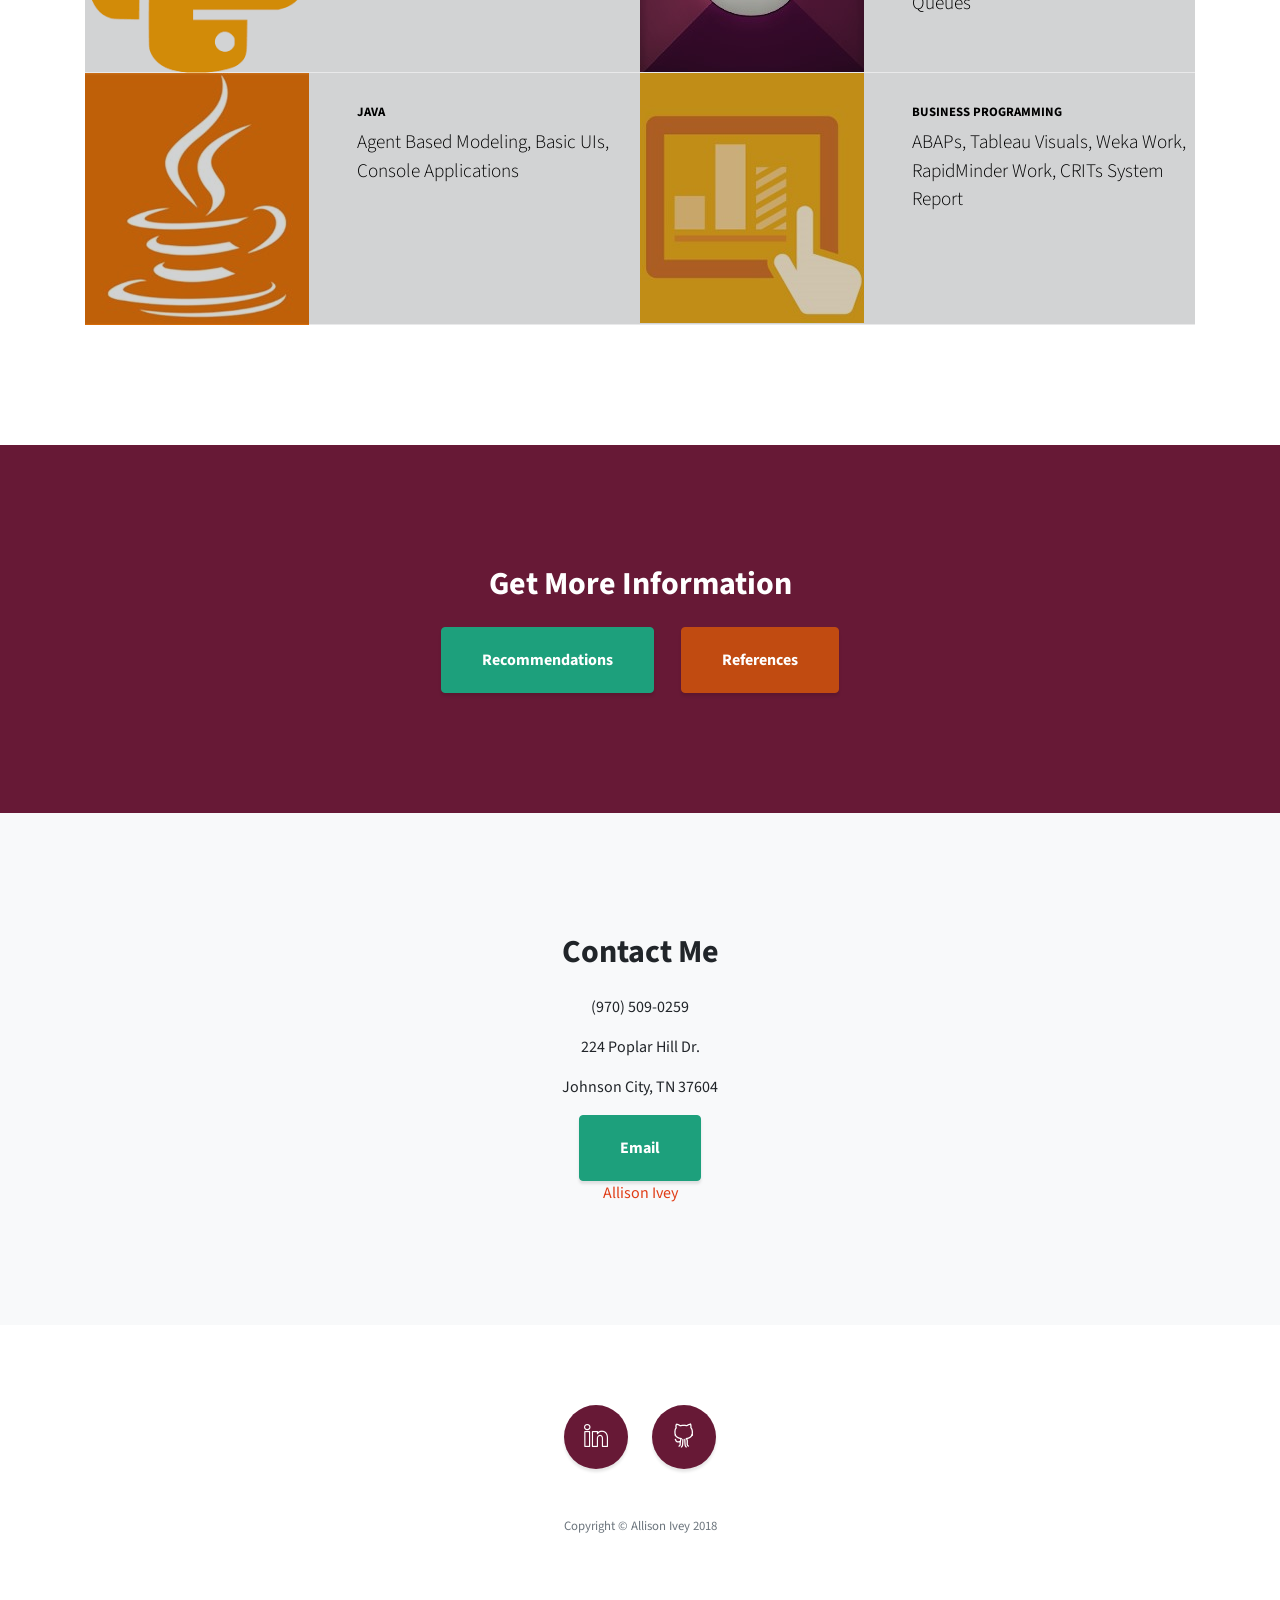
==== commit 8b6b9734: "thumbnail changes" ====
--- a/index.html
+++ b/index.html
@@ -17,7 +17,7 @@
     <link href="vendor/font-awesome/css/font-awesome.min.css" rel="stylesheet" type="text/css">
     <link href="https://fonts.googleapis.com/css?family=Source+Sans+Pro:300,400,700,300italic,400italic,700italic" rel="stylesheet" type="text/css">
     <link href="vendor/simple-line-icons/css/simple-line-icons.css" rel="stylesheet">
-	
+	<link rel="image_src" href="img/me"/>
     <!-- Custom CSS -->
     <link href="css/stylish-portfolio.min.css" rel="stylesheet">
 	
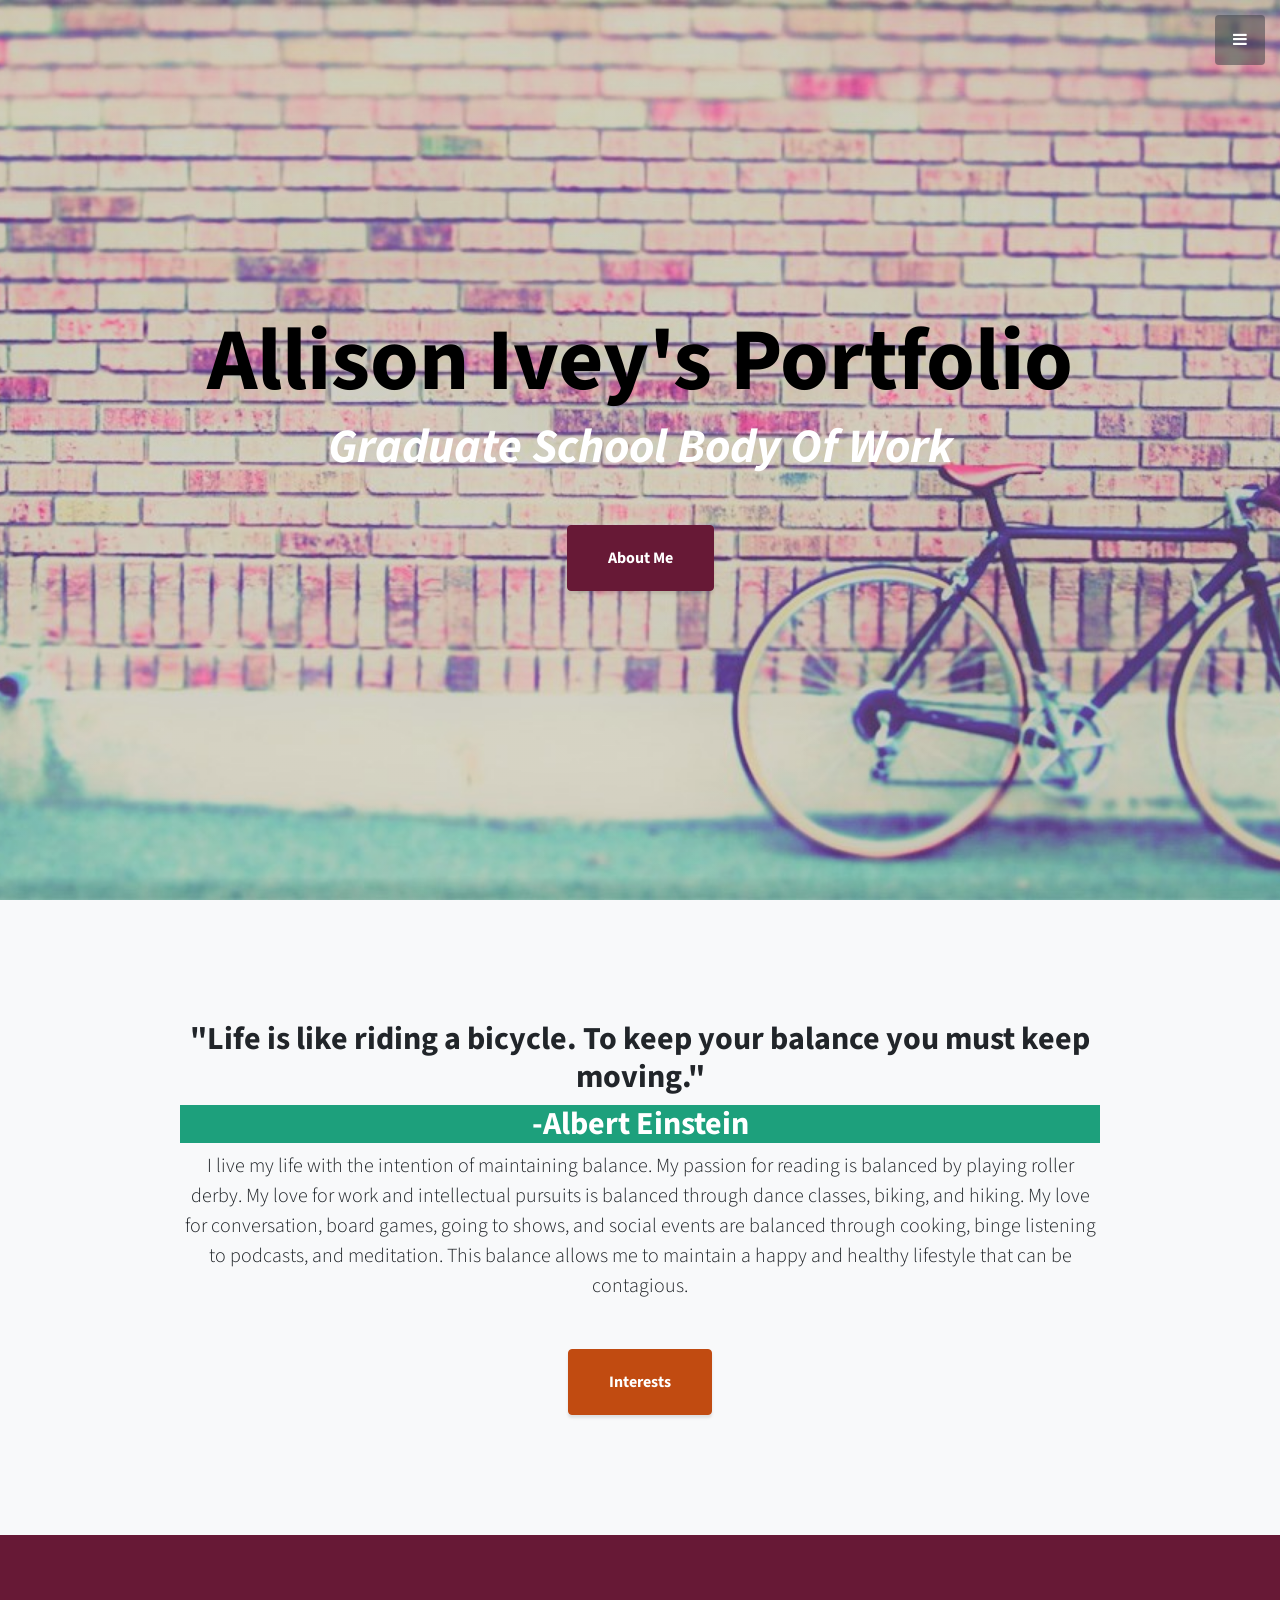
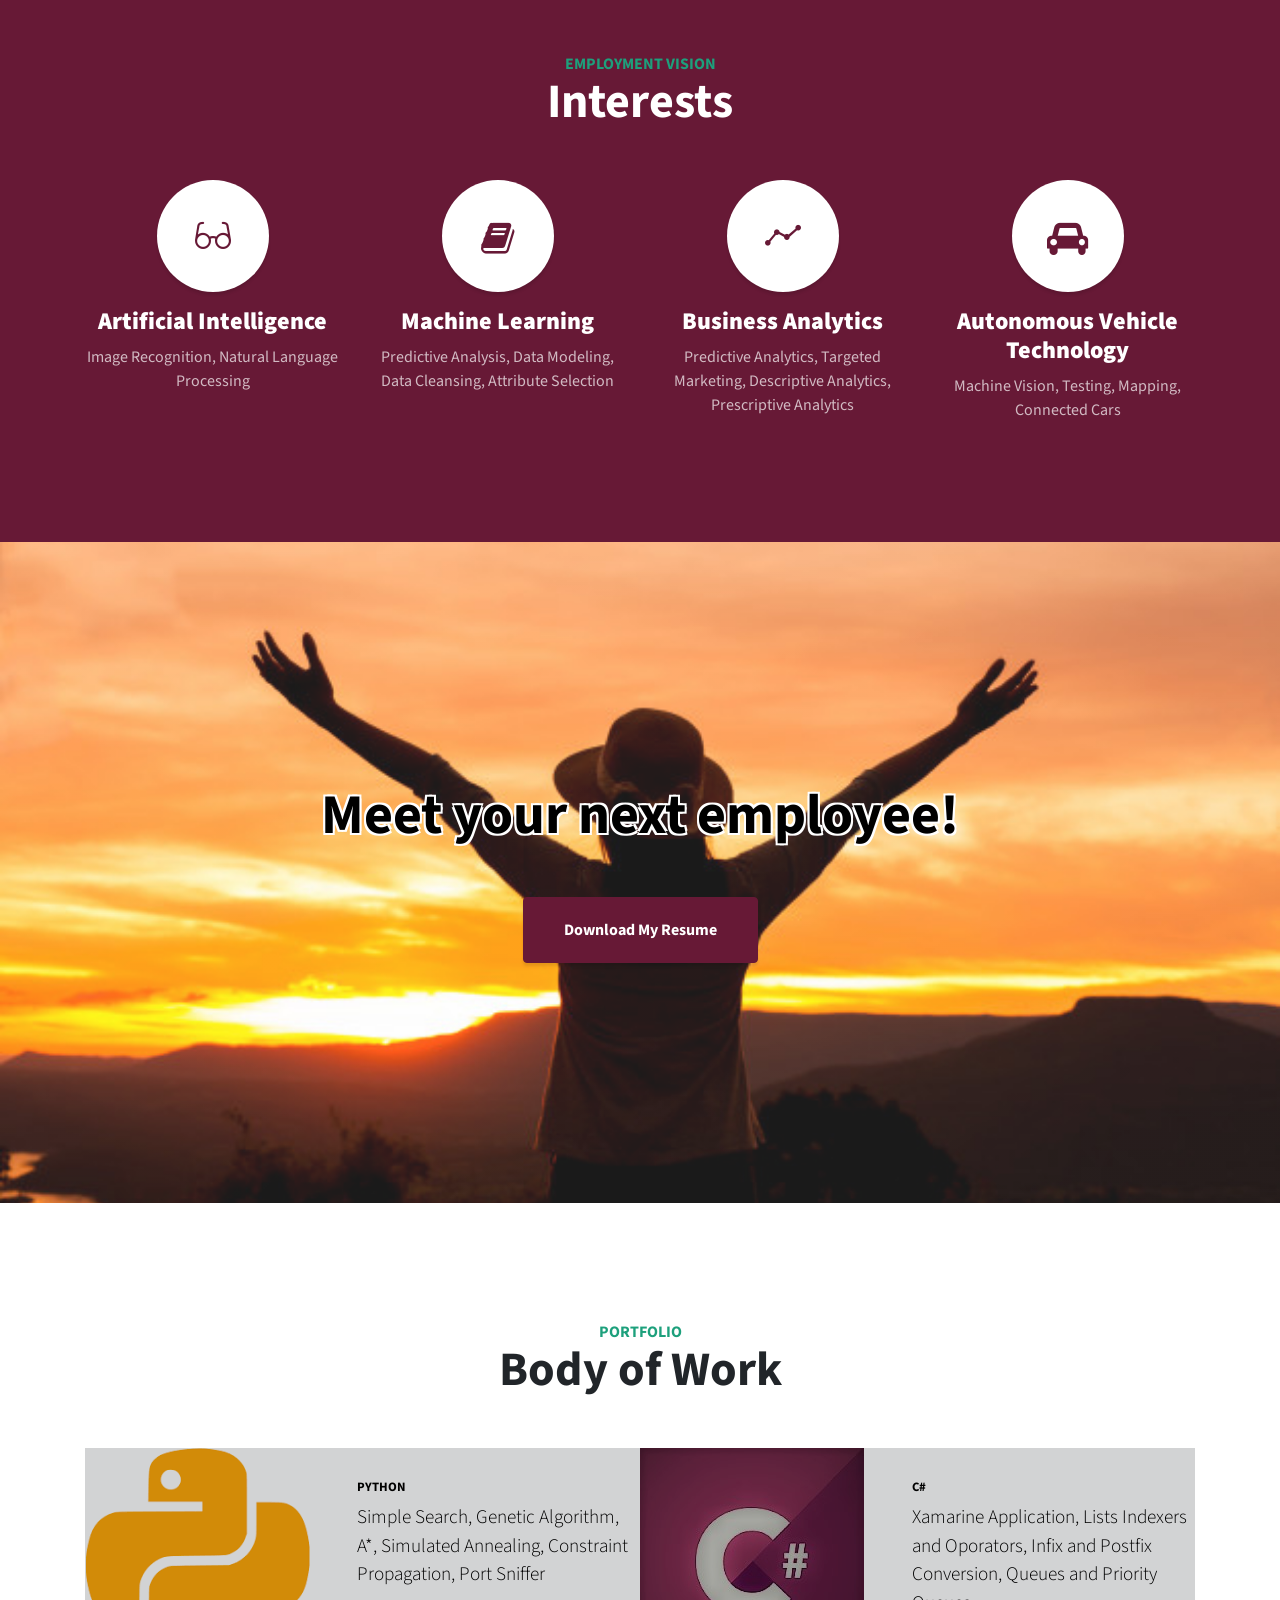
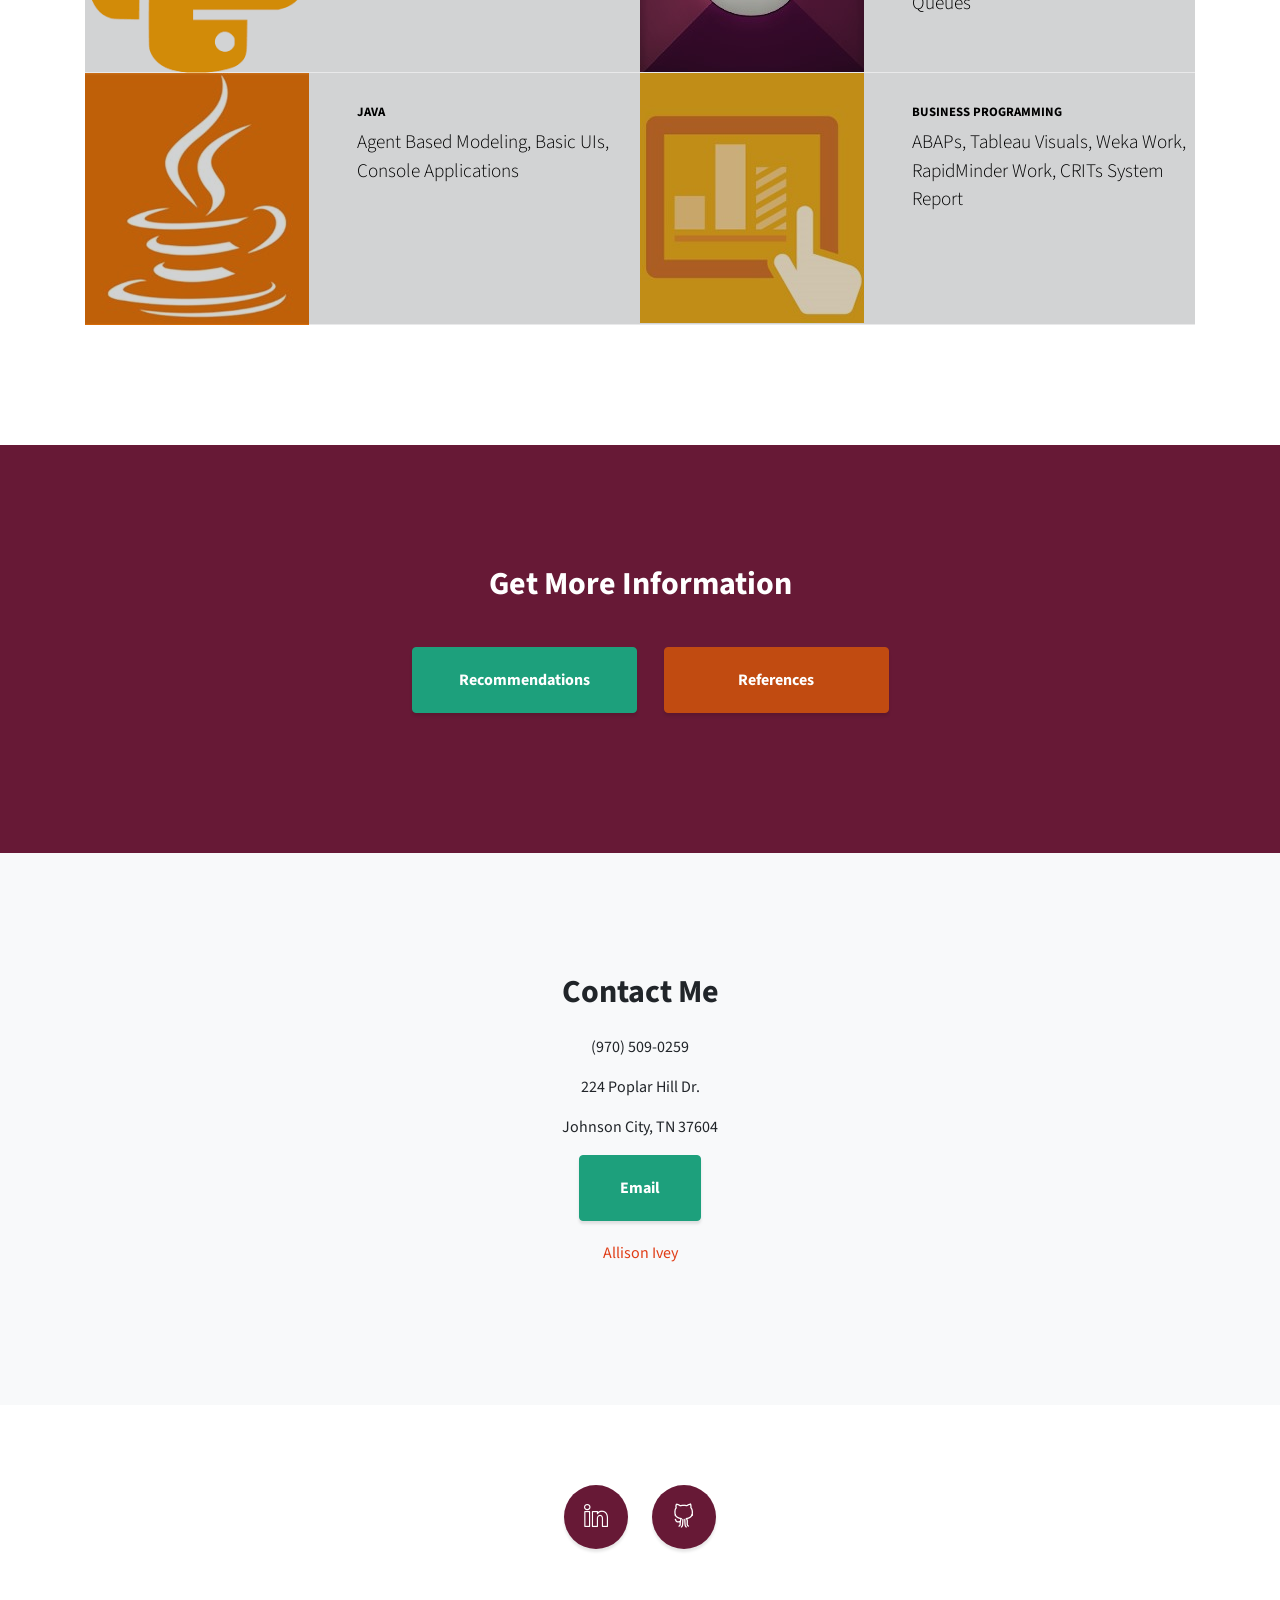
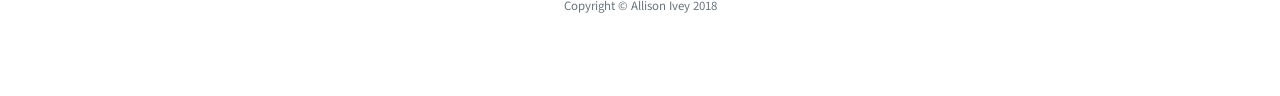
==== commit f1583780: "Changed the buttons Made the buttons look better and worked on the look of the site" ====
--- a/index.html
+++ b/index.html
@@ -199,10 +199,10 @@
 
     <!-- Call to Action -->
     <section class="content-section bg-primary text-white" >
-      <div class="container text-center" >
+      <div class="container text-center"  >
         <h2 class="mb-4">Get More Information</h2>
-        <a href="LetterOfRecs.html" class="btn btn-xl btn-light mr-4" style="background-color:#1DA07C; border-color:#1DA07C; color:#fff">Recommendations</a>
-        <a href="IveyAllison_References.htm" class="btn btn-xl btn-dark" style="background-color:#c14b11; border-color:#c14b11; color:#fff">References</a>
+        <a href="LetterOfRecs.html" class="btn btn-xl btn-light mr-4" style="background-color:#1DA07C; border-color:#1DA07C; color:#fff; display:block-center; margin:20px; width: 225px">Recommendations</a>
+        <a href="IveyAllison_References.htm" class="btn btn-xl btn-dark" style="background-color:#c14b11; border-color:#c14b11; color:#fff; display:block-center; width: 225px">References</a>
       </div>
     </section>
 
@@ -214,7 +214,7 @@
 		<p>224 Poplar Hill Dr.</p>
 		<p>Johnson City, TN 37604</p>
         <a href="mailto:iveyas@etsu.edu?subject=We want you!" class="btn btn-xl btn-dark" style="background-color:#1DA07C; border-color:#1DA07C; color:#fff">Email</a>
-		<div class="LI-profile-badge"  data-version="v1" data-size="medium" data-locale="en_US" data-type="vertical" data-theme="light" data-vanity="allison-ivey"><a class="LI-simple-link" href='https://www.linkedin.com/in/allison-ivey?trk=profile-badge'>Allison Ivey</a></div>
+		<div class="LI-profile-badge"  data-version="v1" data-size="medium" data-locale="en_US" data-type="vertical" data-theme="light" data-vanity="allison-ivey" style="padding:20px"><a class="LI-simple-link" href='https://www.linkedin.com/in/allison-ivey?trk=profile-badge'>Allison Ivey</a></div>
 	  </div>
 
 	
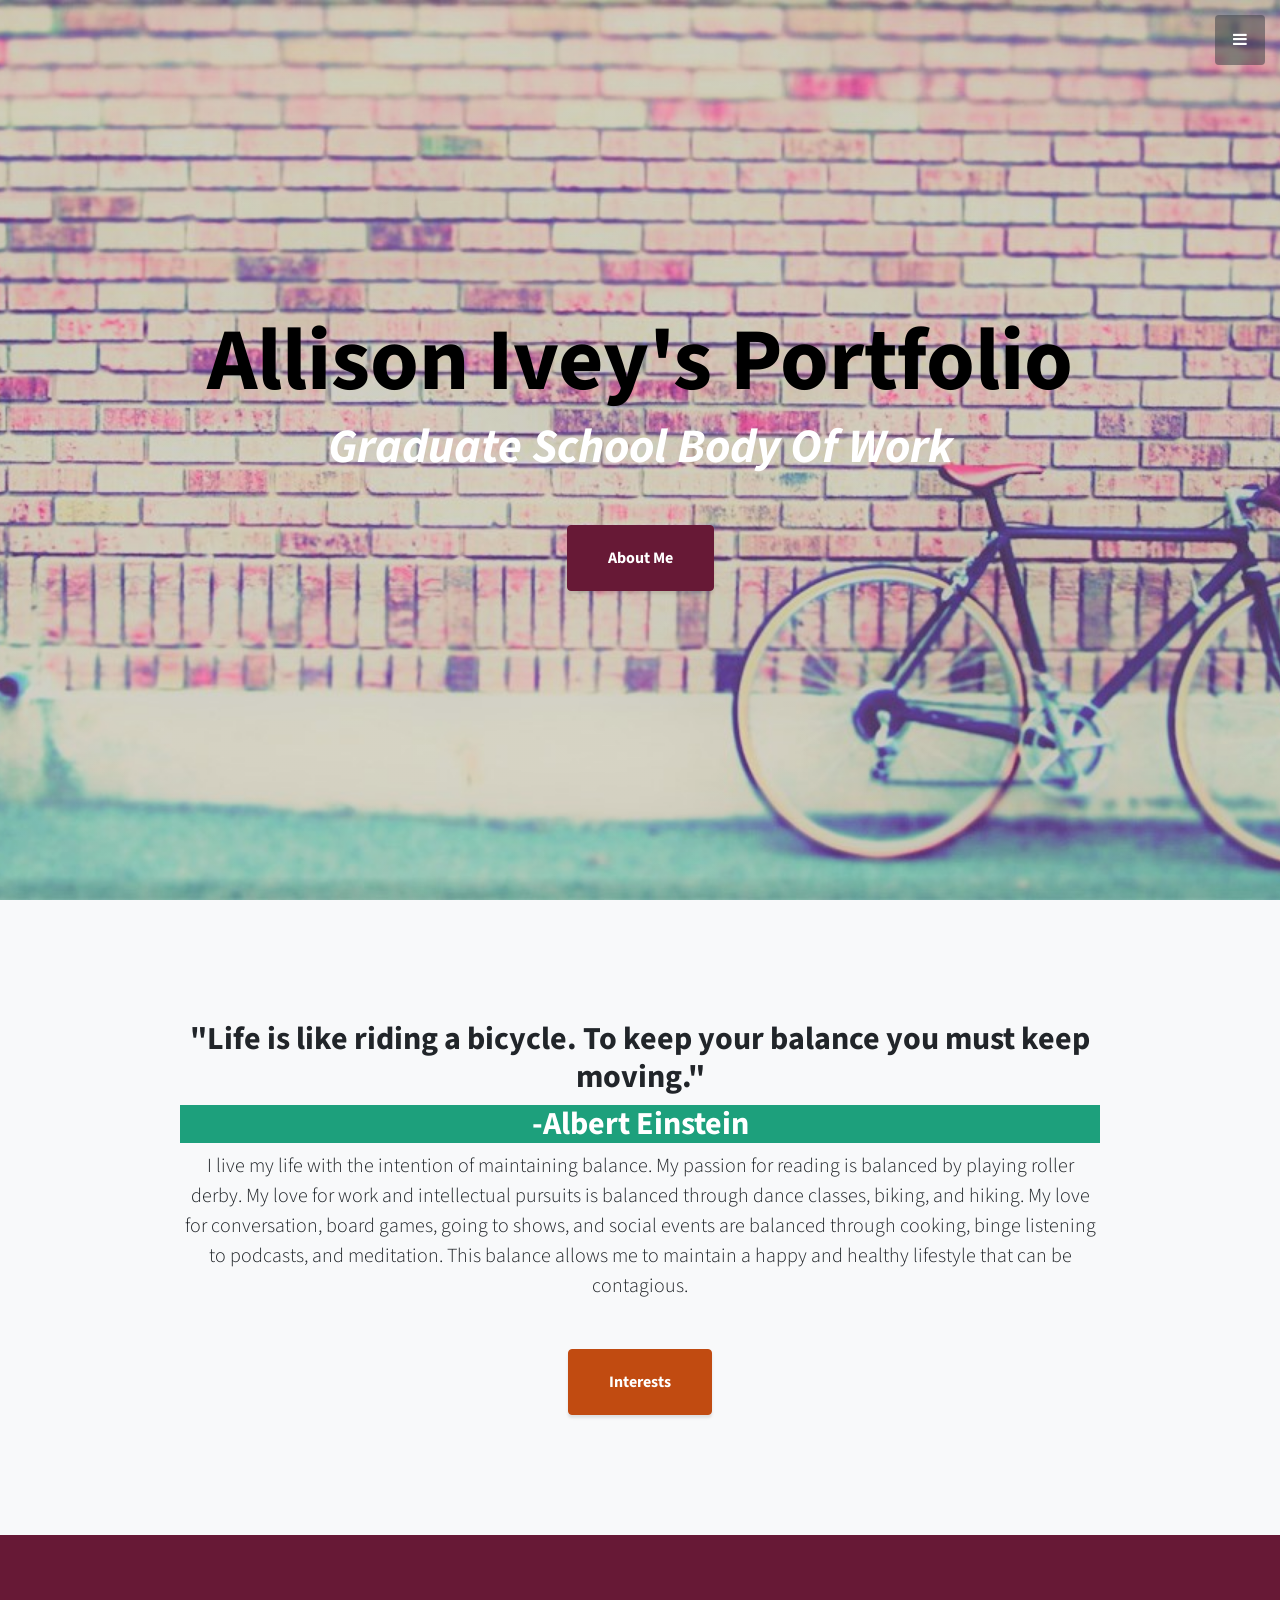
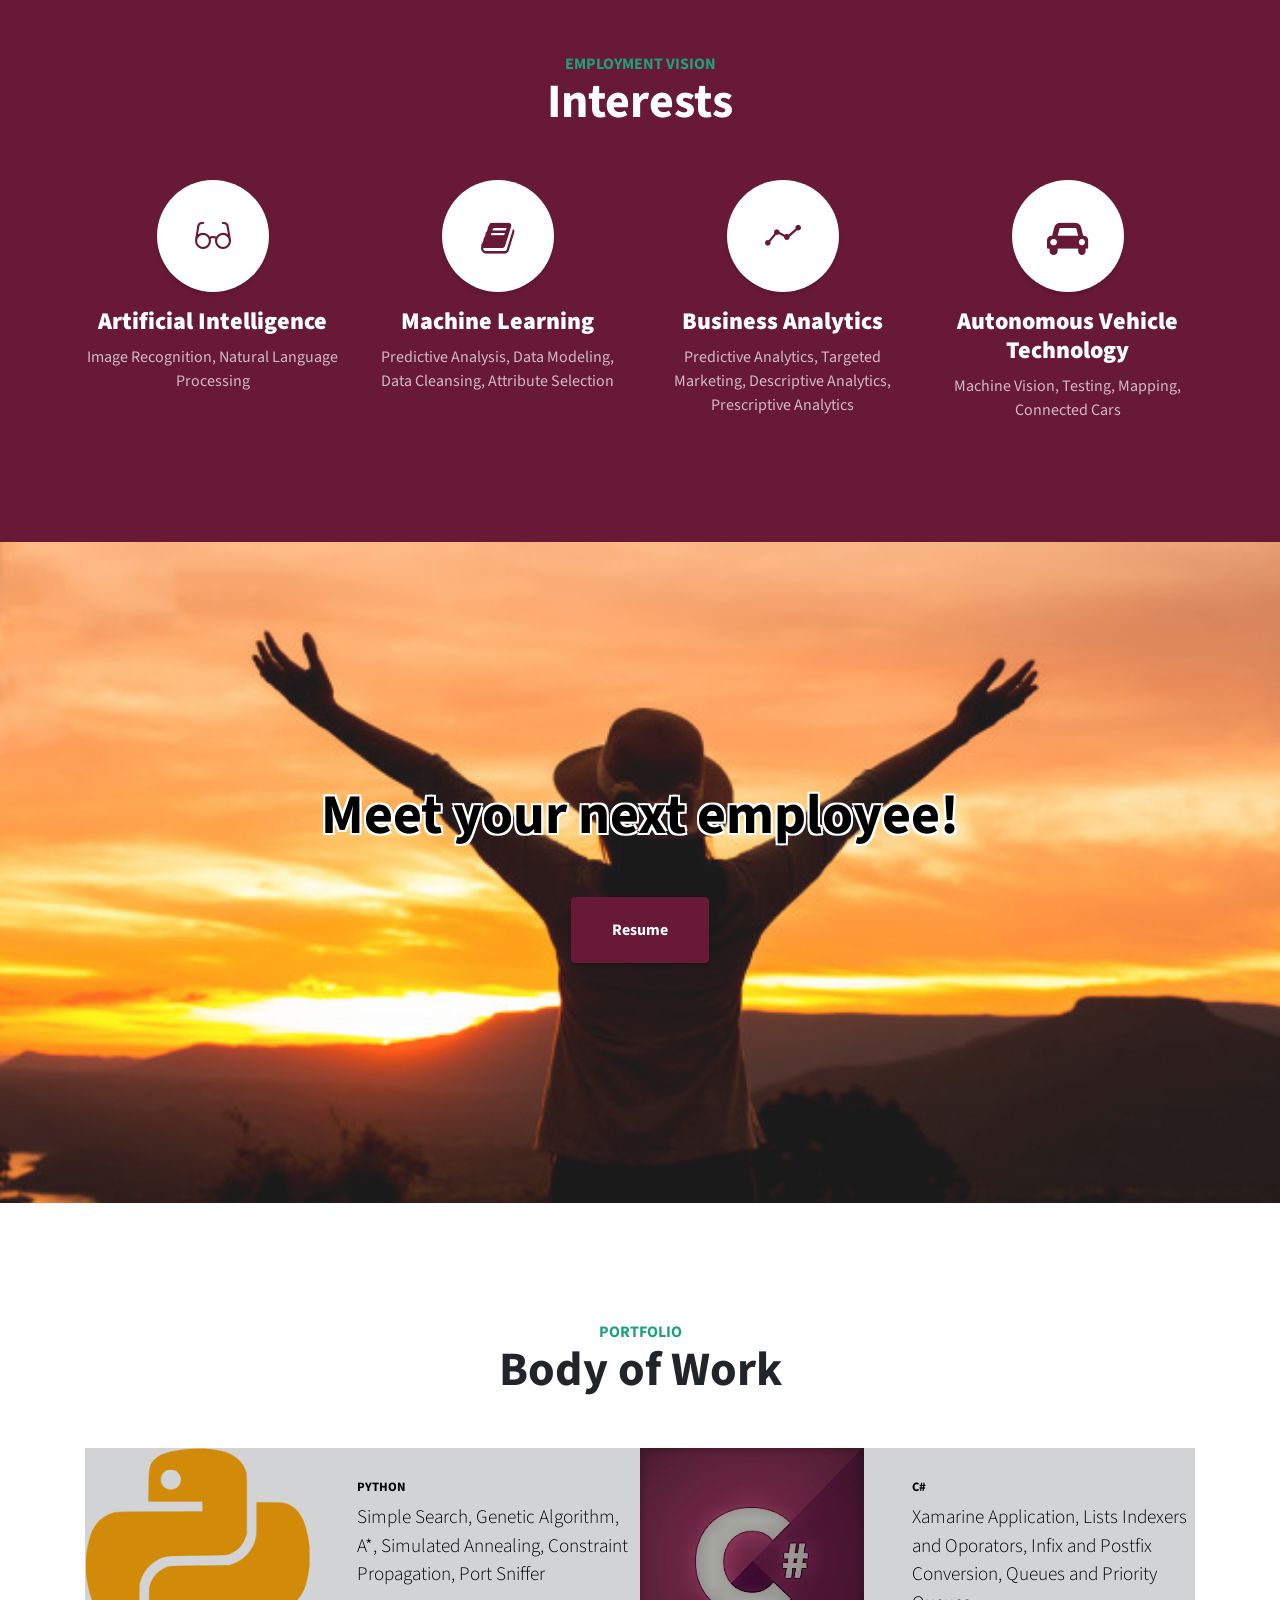
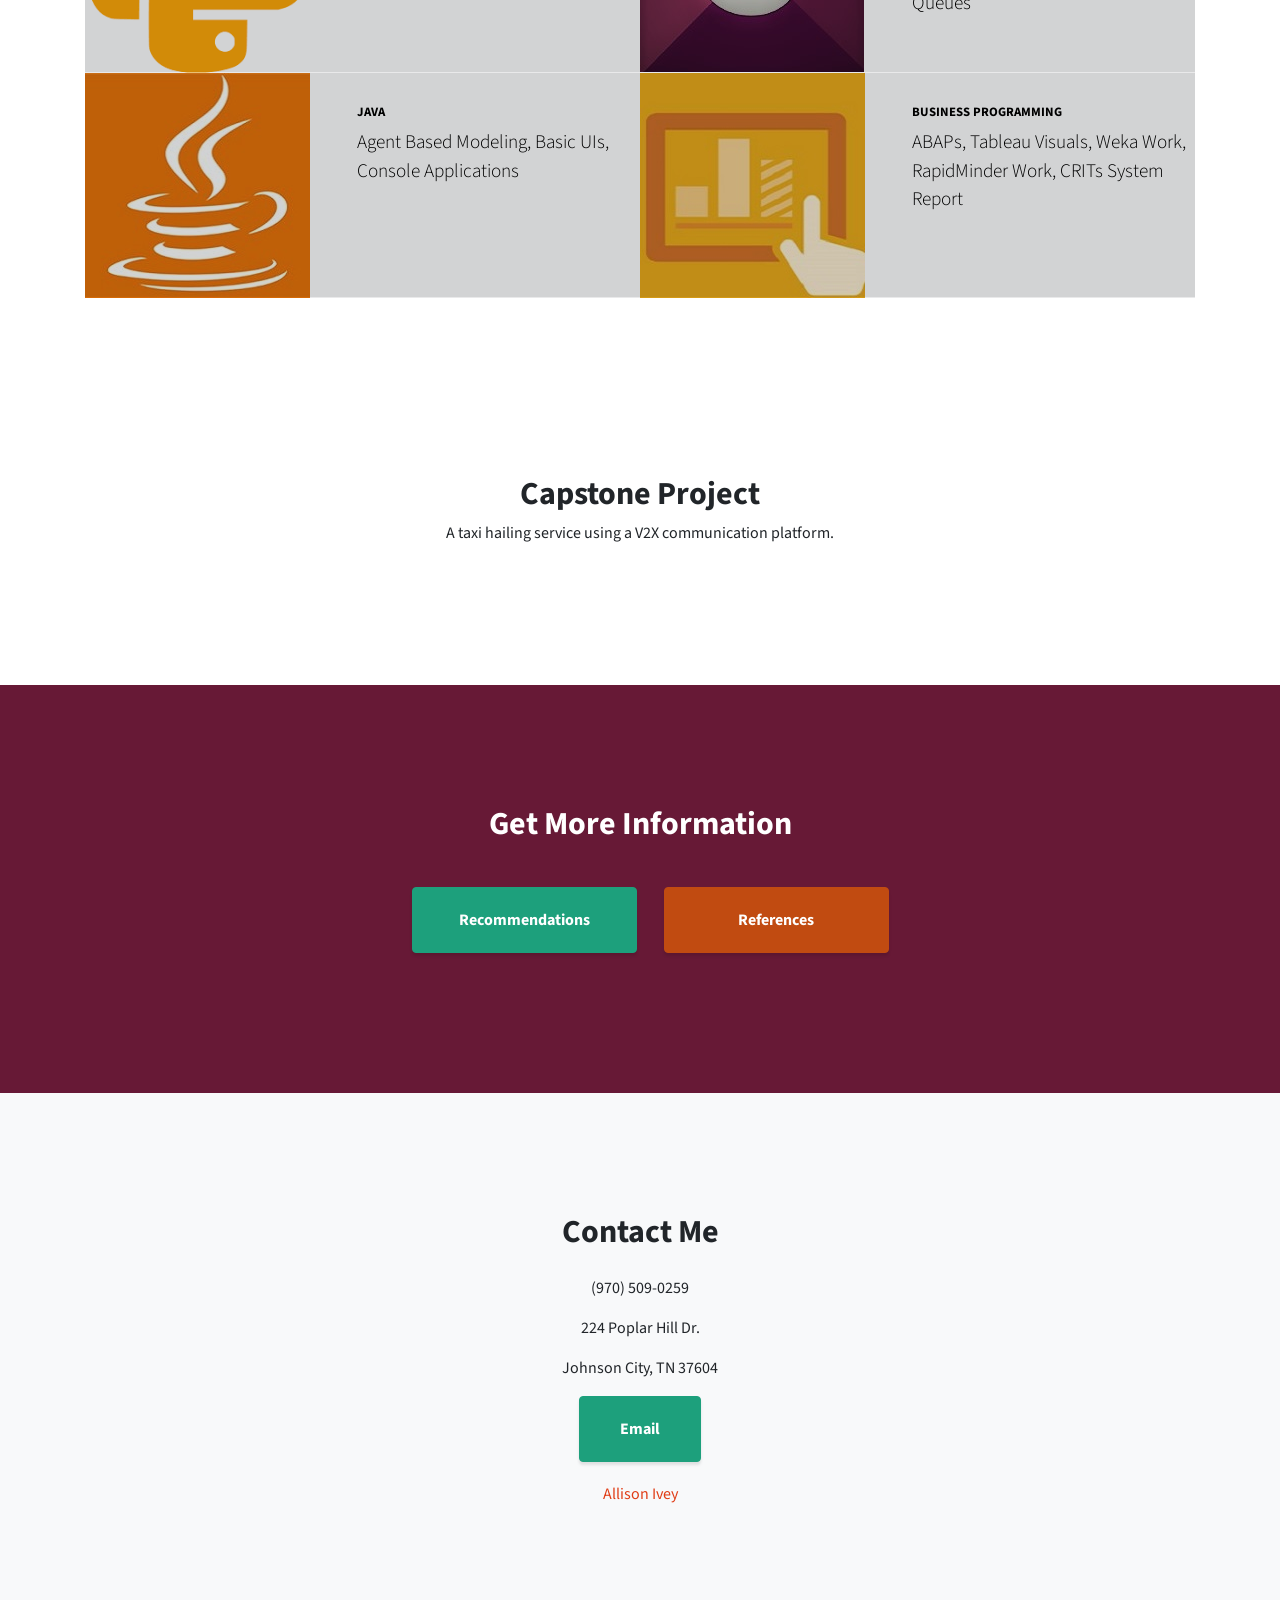
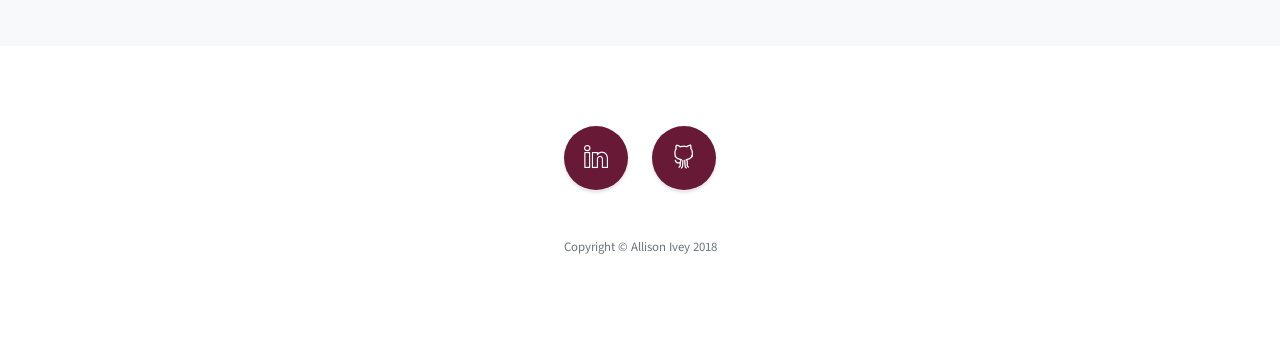
==== commit 376ff131: "Made the resume page Made the resume page so that it did not look ugly" ====
--- a/index.html
+++ b/index.html
@@ -137,7 +137,7 @@
     <section class="callout">
       <div class="container text-center text-top">
         <h2 class="mx-auto mb-5" style="color:#000; text-shadow:-2px -2px 0 #fff, 2px -2px 0 #fff, -2px 2px 0 #fff, 2px 2px 0 #fff;">Meet your next employee!</h2>
-        <a class="btn btn-primary btn-xl" href="Ivey_Allison_Resume.htm">Download My Resume</a>
+        <a class="btn btn-primary btn-xl" href="Resume.html">Resume</a>
       </div>
     </section>
 
@@ -193,9 +193,17 @@
               <img class="img-fluid" src="img/portfolio-4.jpg" alt="">
             </a>
           </div>
-        </div>
-      </div>
-    </section>
+	    </div>
+      </div>
+	  <div class="container" align="center" style="padding:20px" marginheight="0" marginwidth="0"> 
+		<iframe src="https://www.youtube.com/embed/qCwCiSY4oik" frameborder="0" allow="autoplay; encrypted-media" allowfullscre>
+		</iframe>
+		<span class="caption-content">
+			<h2>Capstone Project</h2>
+			<p class="mb-0" >A taxi hailing service using a V2X communication platform.</p>
+		</span>	
+	  </div>
+	</section>
 
     <!-- Call to Action -->
     <section class="content-section bg-primary text-white" >
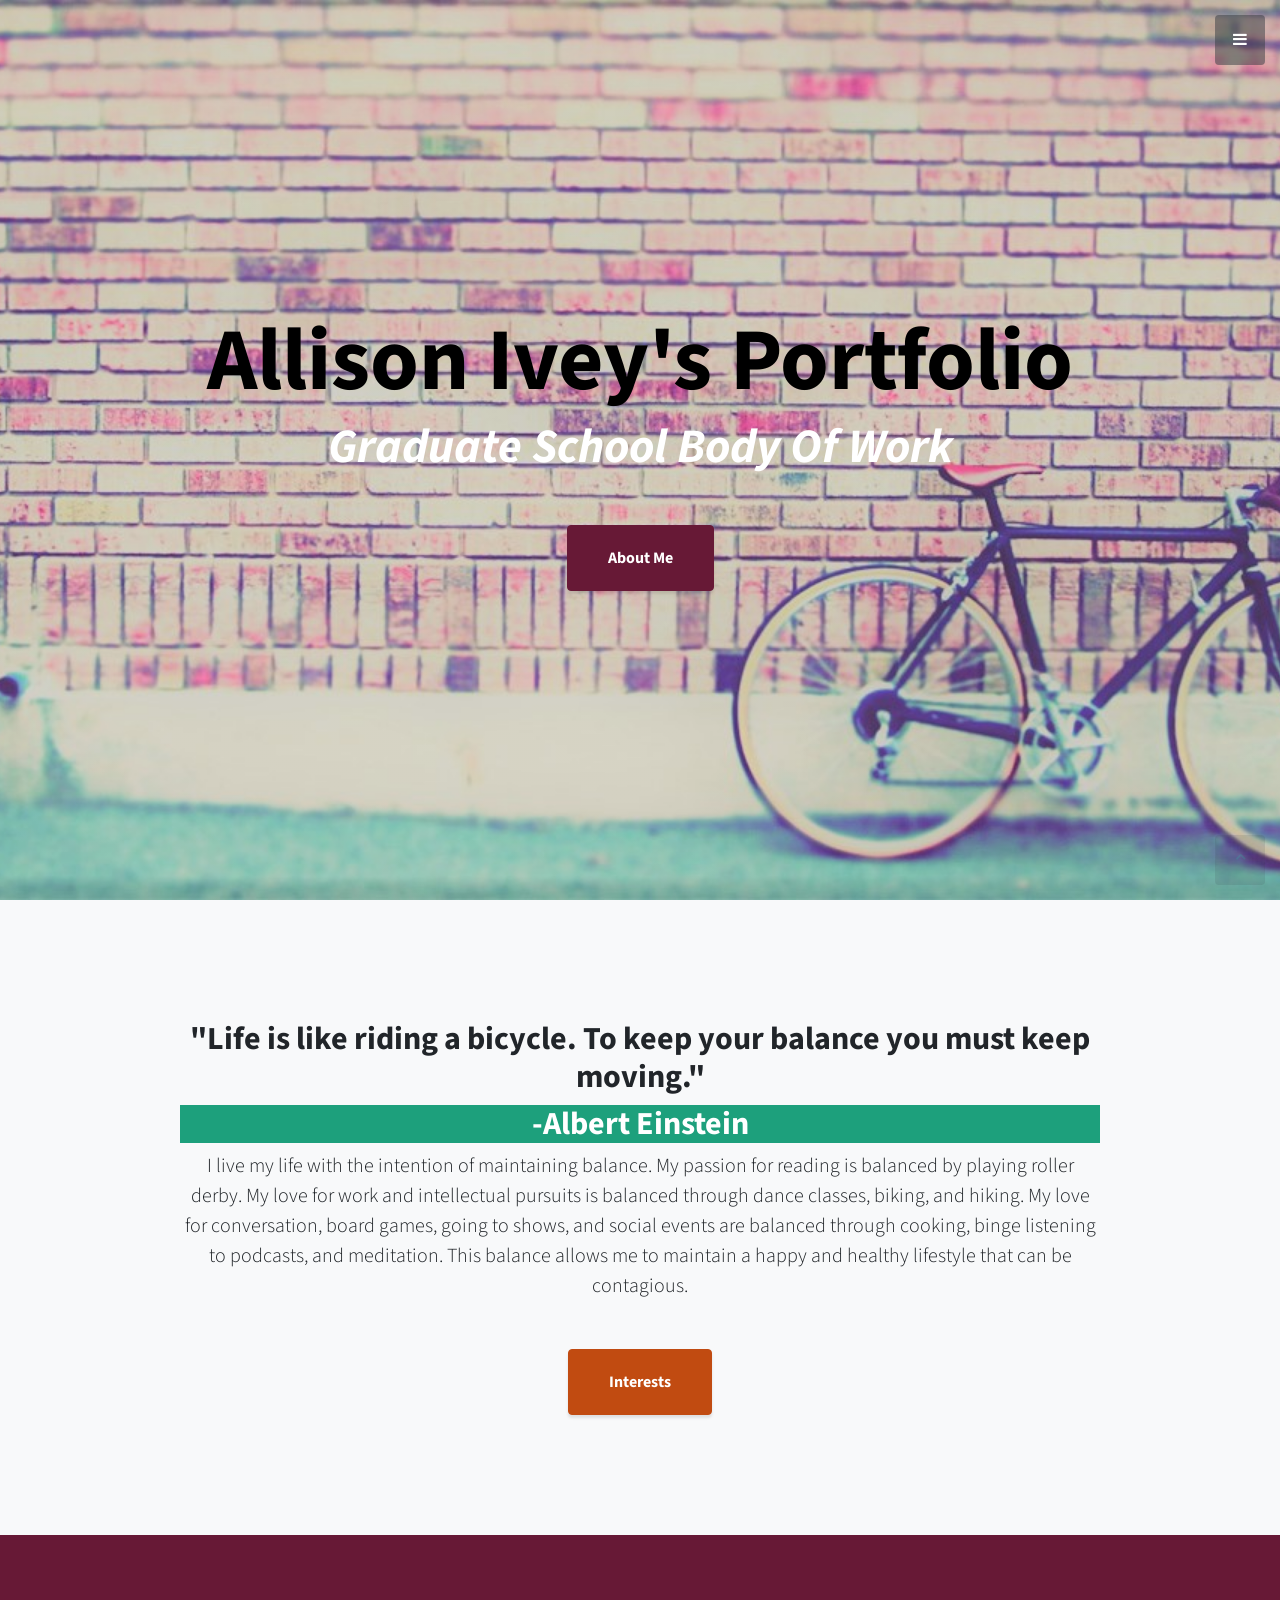
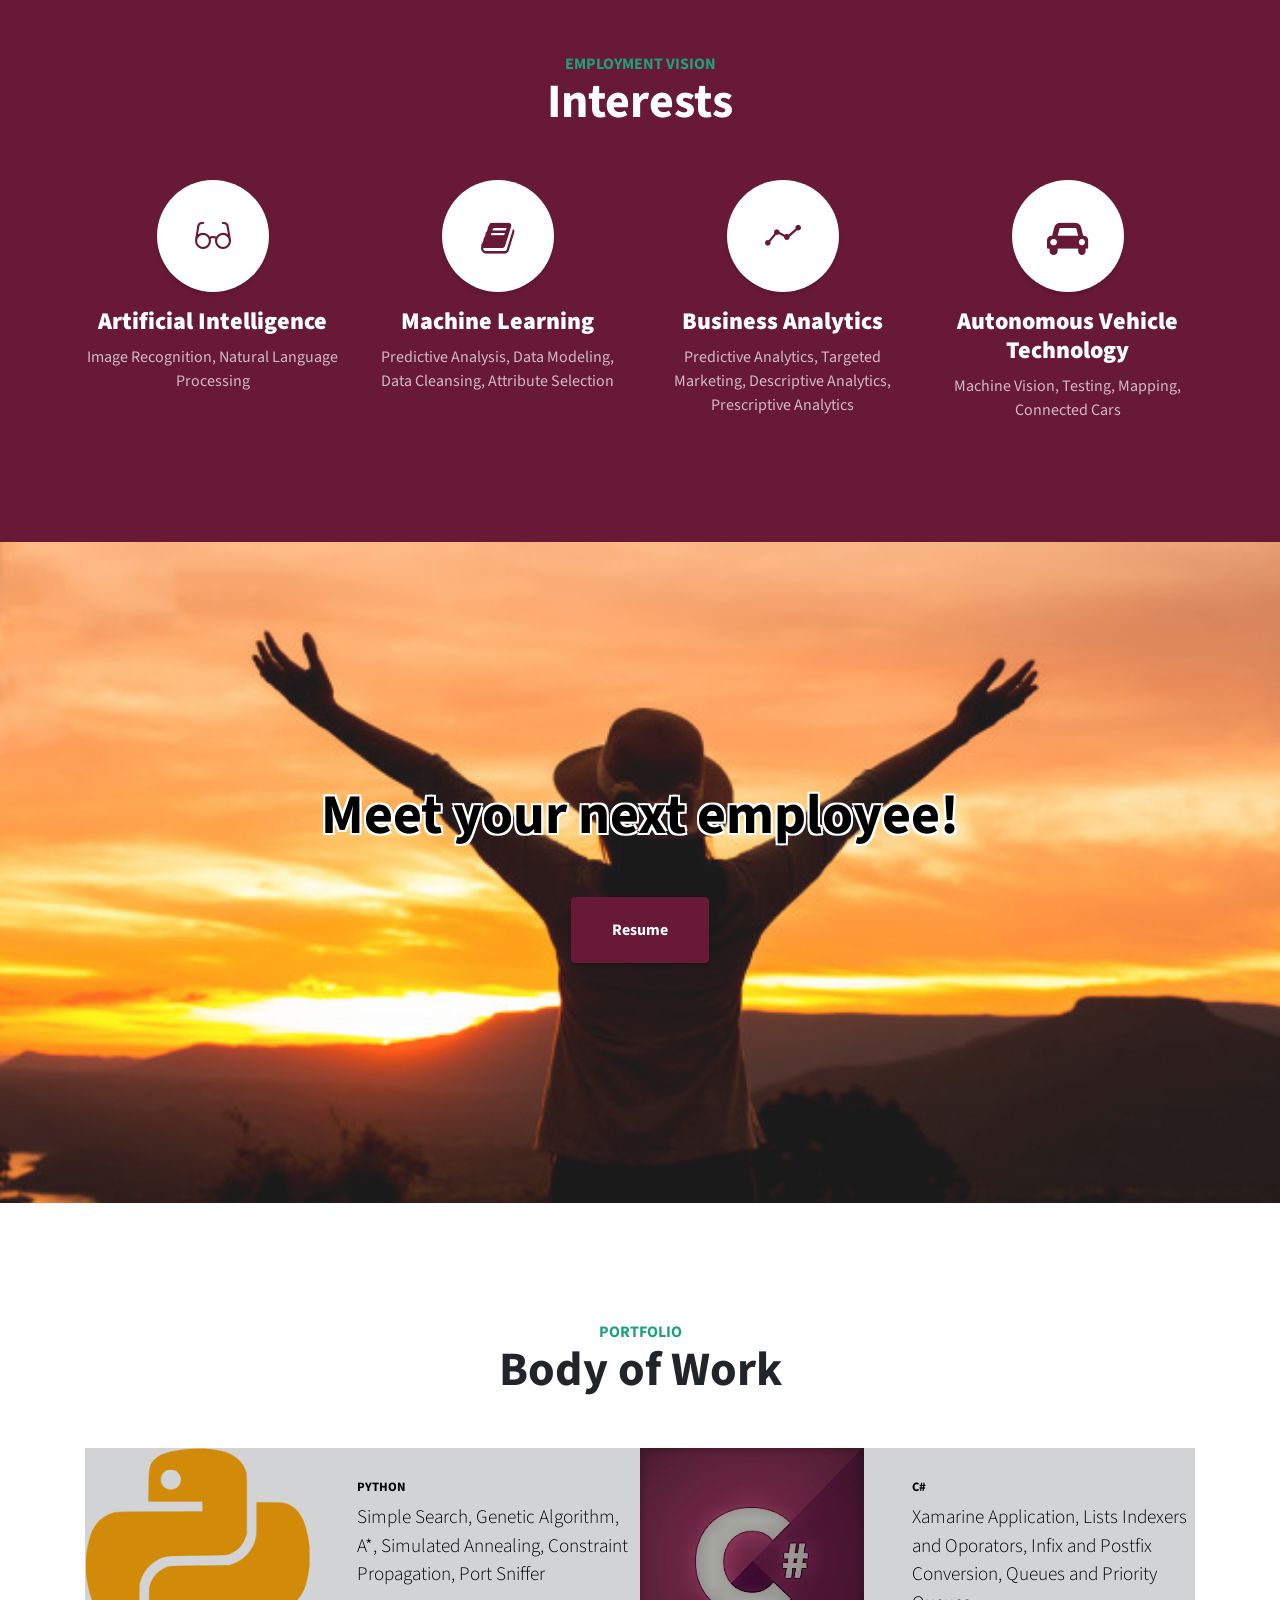
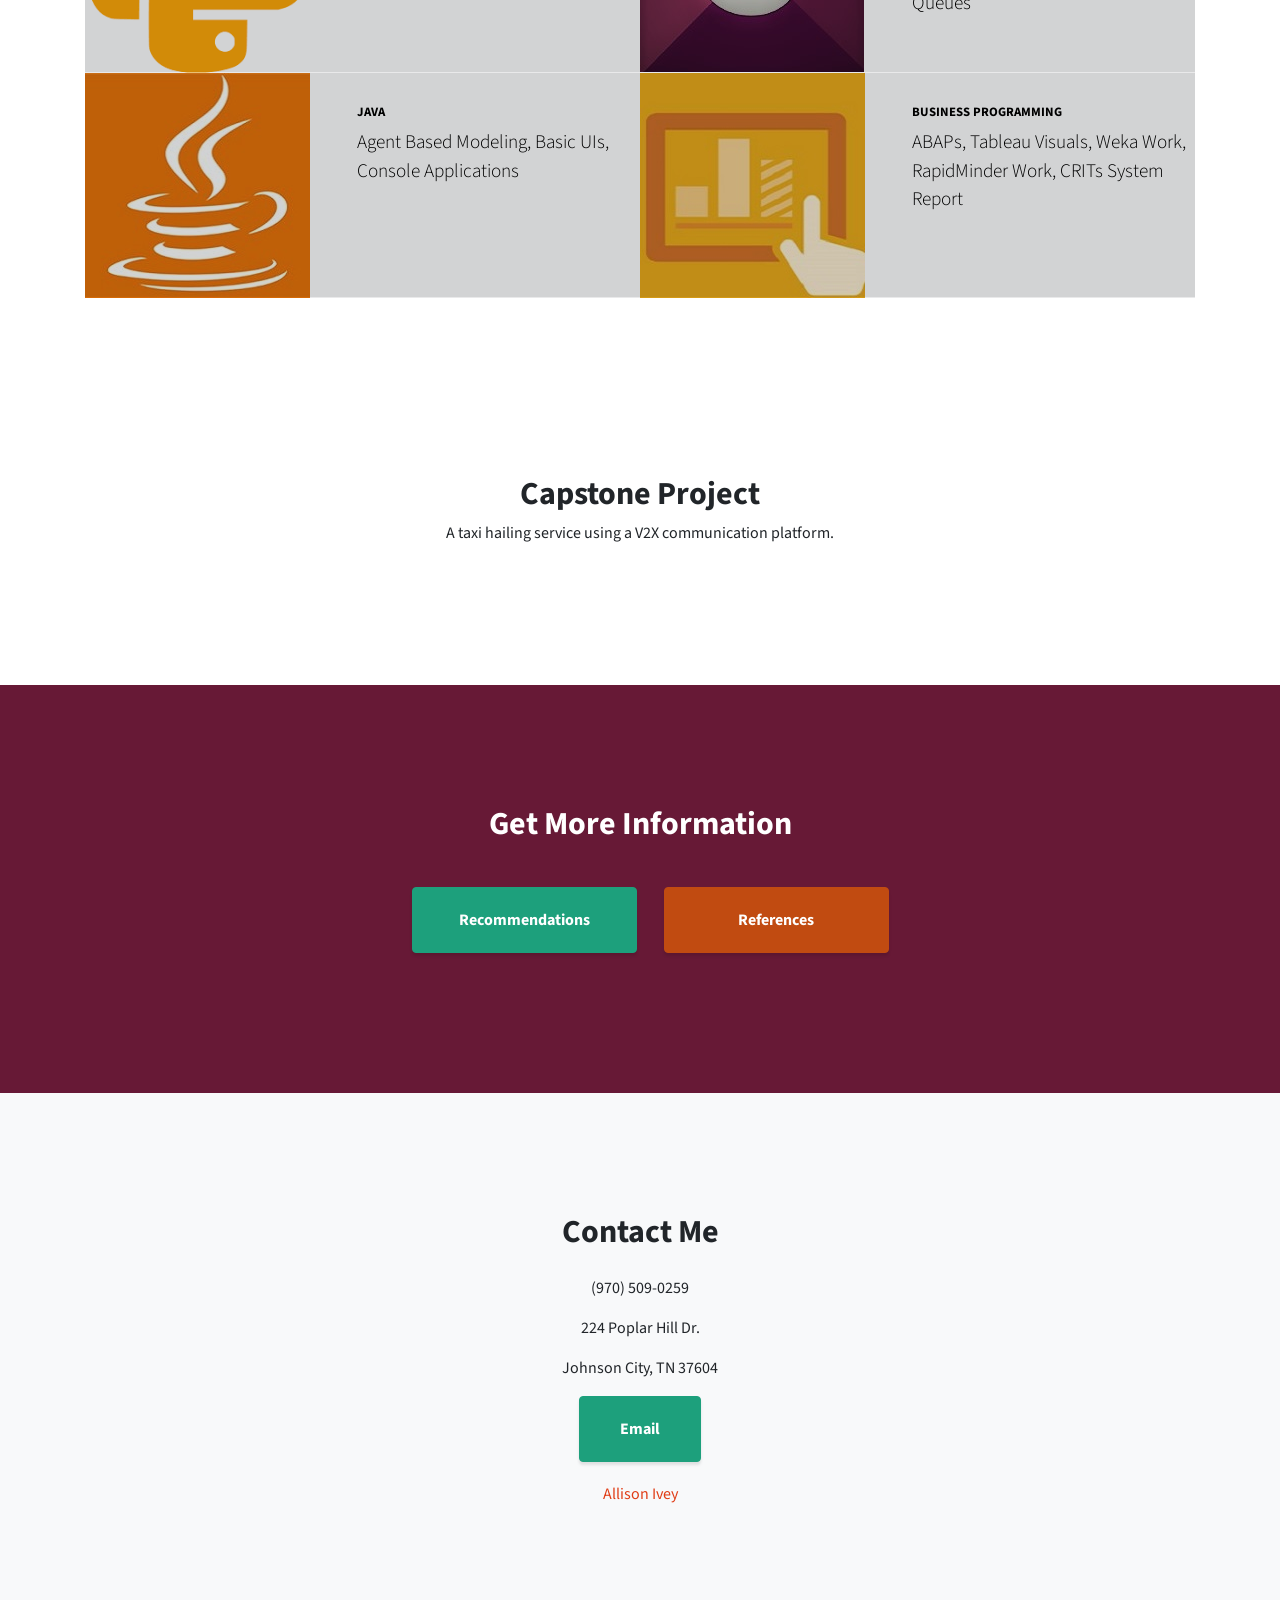
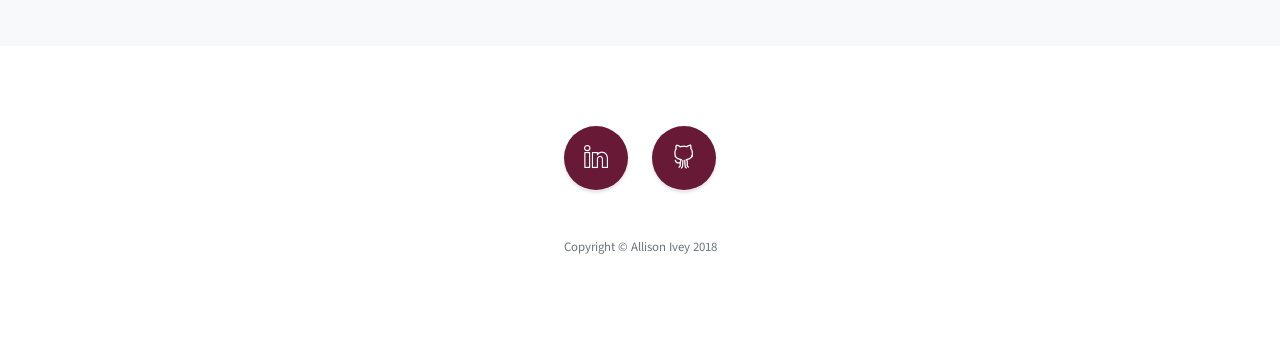
==== commit 5ea7d9db: "changes" ====
--- a/index.html
+++ b/index.html
@@ -239,7 +239,7 @@
             <a class="social-link rounded-circle text-white" href="https://iveyas.github.io/">
               <i class="icon-social-github"></i>
             </a>
-          </li>
+		  </li>
         </ul>
         <p class="text-muted small mb-0">Copyright &copy; Allison Ivey 2018</p>
       </div>
